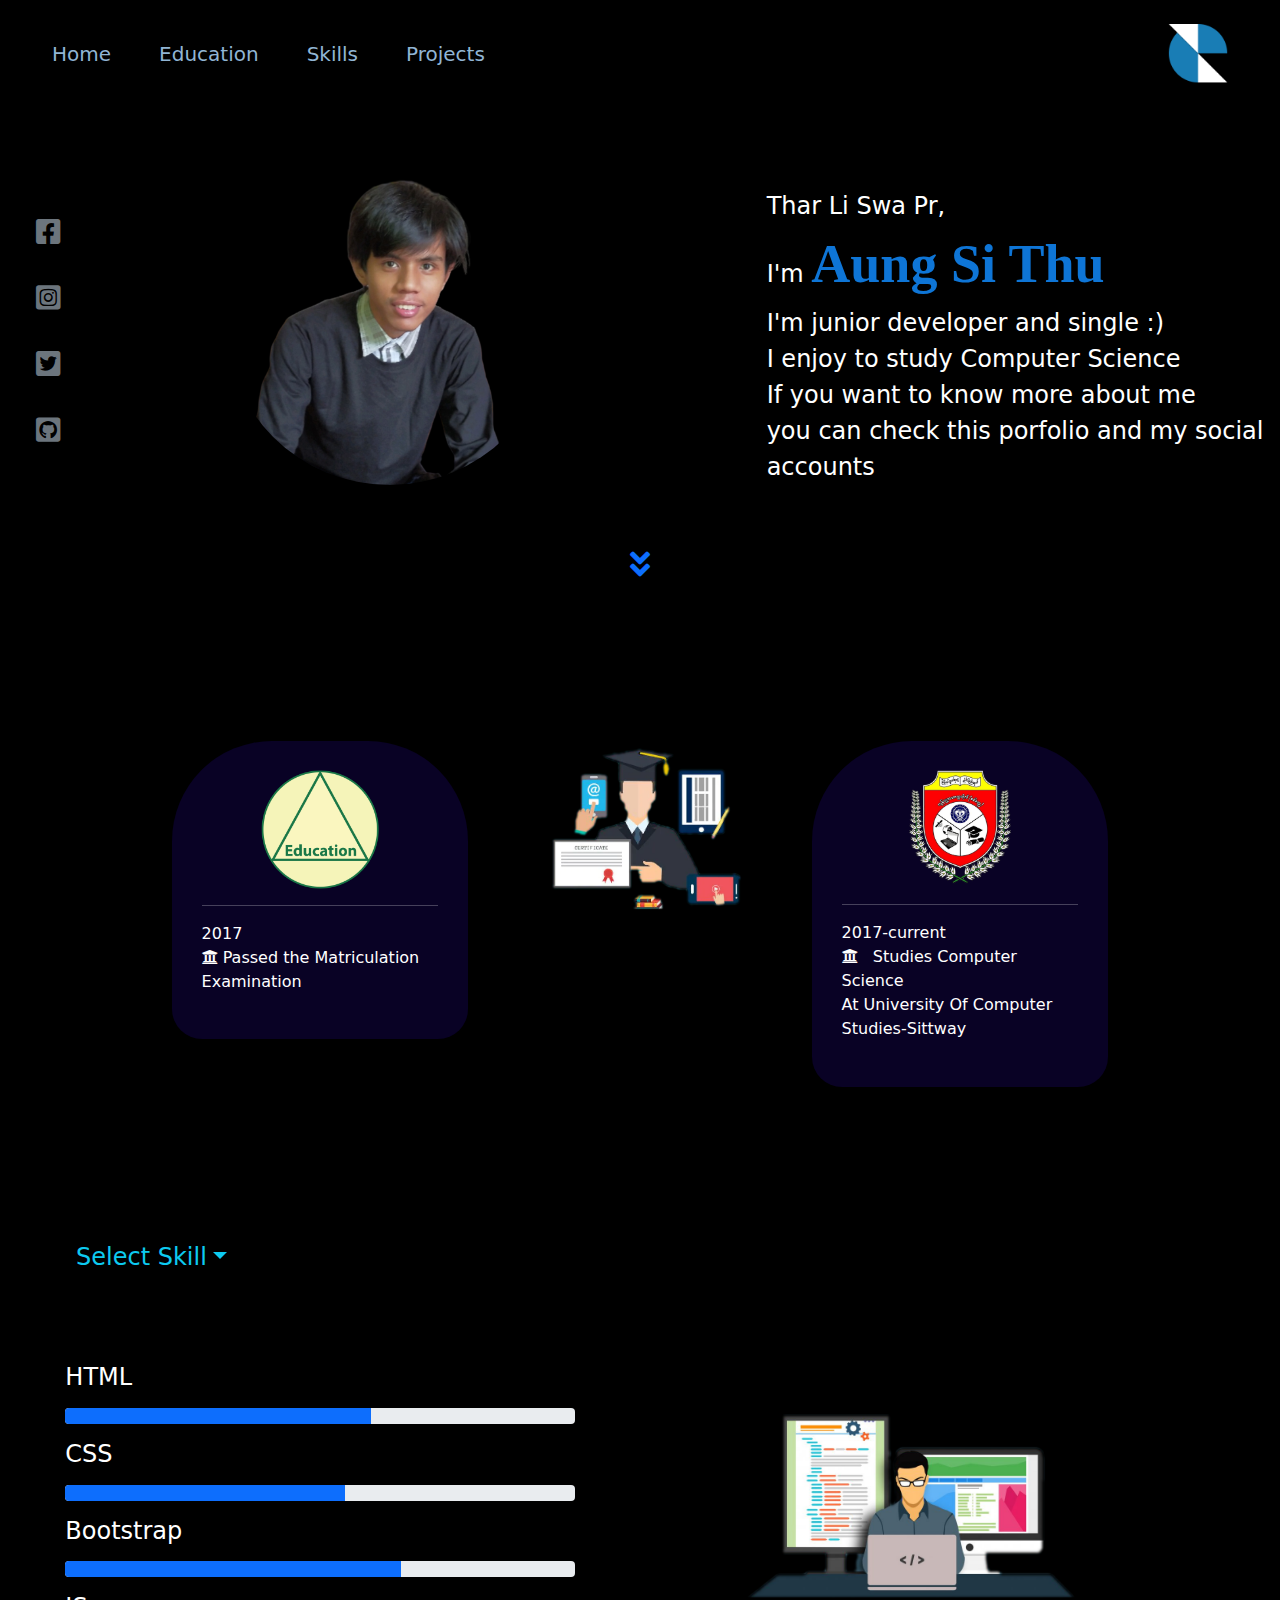
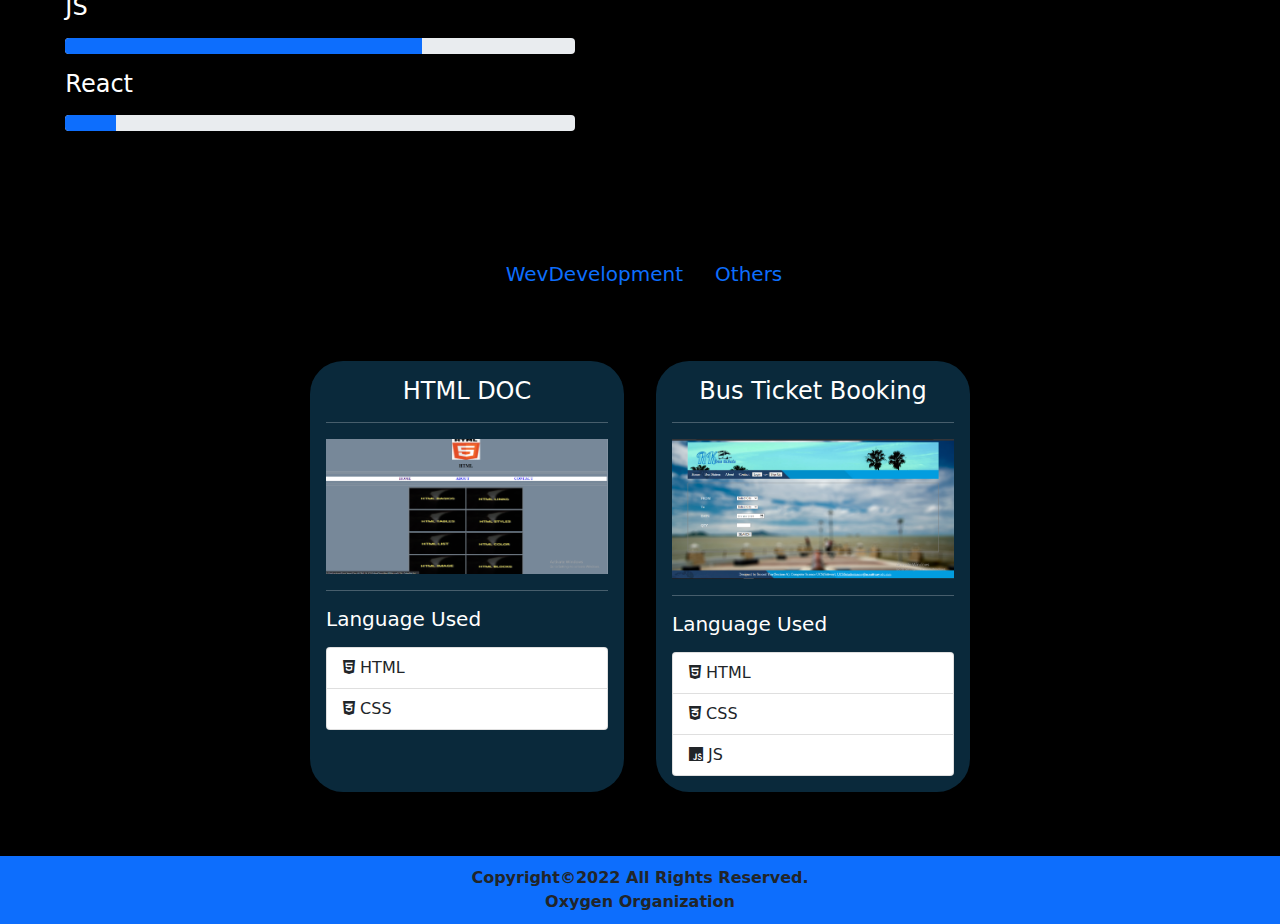
==== index.html @ e4c90b1e "some commit" ====
<!DOCTYPE html>
<html lang="en">
<head>
    <meta charset="UTF-8">
    <meta http-equiv="X-UA-Compatible" content="IE=edge">
    <meta name="viewport" content="width=device-width, initial-scale=1.0">
    <link rel = "icon" href ="assets/images/profile.png" type = "image/x-icon">
    <title>Oxy Thu</title>
    <link rel="stylesheet" href="assets/css/styles.css">
    <link rel="stylesheet" href="assets/css/bootstrap.min.css">
    <link rel="stylesheet" href="assets/fontawesome/css/all.min.css">
    <style>
        body{
            background-color: black;
            color: white;
        }
    </style>
</head>
<body>
    <div id="mySidenav" class="sidenav gy-4">
        <a href="#" class="closebtn fs-3" onclick="closeNav()"><i class="fas fa-window-close "></i></a>
        <a href="#home" onclick="closeNav()" class="" >Home</a>
        <a href="#education" onclick="closeNav()" class="" >Education</a>
        <a href="#skill" onclick="closeNav()" class="">Skills</a>
        <a href="#project" onclick="closeNav()">Projects</a>
        ‌<a href="https://oxythu.github.io/OxyThu" onclick="closeNav()" class="">Old Porfolio</a>
    </div>
 <!-- ၉.၁၁.၂၀၂၁ 
    project section mobile view အတွက် overflow x ထည့်ရန် => https://developer.mozilla.org/en-US/docs/Web/CSS/-webkit-overflow-scrolling
    nav bar ထည့်ရန် -->
    <header class="container-fluid header  ">
        <nav class="navbar navbar-expand nav ">
            <div class="collapse navbar-collapse " id="navbarNav">
              <ul class="navbar-nav ms-3 fs-5 d-none d-md-flex">
                <li class="nav-item mx-3">
                  <a class="nav-link navLink" href="#home">Home </a>
                </li>
                <li class="nav-item mx-3">
                  <a class="nav-link navLink" href="#education">Education</a>
                </li>
                <li class="nav-item mx-3">
                  <a class="nav-link navLink" href="#skill">Skills</a>
                </li>
                <li class="nav-item mx-3">
                  <a class="nav-link navLink " href="#project">Projects</a>
                </li>
              </ul>
              <div class="navMenu d-block d-md-none ms-3">
                  <a href="#" class="navLink fs-2" onclick="openNav()"> <i class="fas fa-bars"></i></a>
              </div>
            </div>
            <div class="oxygenLogo justify-content-end px-2 px-md-4 py-1 me-md-3 me-1 py-md-3" href="#">
                <img src="assets/images/oxygen.png" alt="Oxygen logo" height="60px" width="auto">
              </div>
          </nav>
    </header>
    
        <!-- landing section -->
        <section id="home" class="homeSection container-fluid ">
            
                <div class="row landingPage">
                  <div class="col-1 mt-md-3 ms-md-3">
                    <div class="socialLink d-flex flex-column ms-2 mt-5 py-3 justify-content-center align-item-center">
                      <div class="col-2 col-md-1 mt-4">
                          <a href="https://www.facebook.com/oxy.thu" class="text-secondary fs-3"><i class="fab fa-facebook-square"></i></a>
                      </div>
                      <div class="col-2 col-md-1  mt-4">
                          <a href="https://www.instagram.com/oxy_thu/" class="text-secondary fs-3"><i class="fab fa-instagram-square"></i></a>
                      </div>
                      <div class="col-2 col-md-1  mt-4">
                          <a href="https://twitter.com/aungsi49983579"  class="text-secondary fs-3"><i class="fab fa-twitter-square"></i></a>
                      </div>
                      <div class="col-2 col-md-1  mt-4  ">
                          <a href="https://github.com/OxyThu" class="text-secondary fs-3"><i class="fab fa-github-square"></i></a> 
                      </div> 
                      </div>
                   </div>
                    <div class="col-11 col-md-4 my-5 mx-auto ps-md-1 ps-5 ">
                            <img src="assets/images/my_profile.png" class="rounded-circle mx-auto" alt="Profile Photo" width="80%" height="auto">
                    </div>
                    <div class="col-12 col-md-5 mt-3">
                        <p class="fs-4 ms-2 mt-5  introPara py-3">
                                Thar Li Swa Pr, <br> I'm <b class="big-word">Aung Si Thu</b> <br> I'm junior developer and single :) <br>
                                I enjoy to study Computer Science <br>
                                If you want to know more about me <br>
                                you can check this porfolio and my social accounts
                        </p>
                     
                       </div>
                  
                   </div>
                </div>
                <div class="downArrow py-2 text-center d-md-block d-none">
                    <a href="#education" class="text-primary fs-2"><i class="fas fa-angle-double-down"></i></a>
                </div>
        </section>

        <!-- education section -->
        <section id="education" class="eduSection container-fluid ">
            <div class="row py-5 justify-content-center">
                <div class="col-11 col-md-3 py-md-5">
                    <div class="eduContainer my-2 my-md-5">
                        <div class="text-center">
                            <img src="assets/images/stateEdu.png" alt="State Logo" width="50%" height="auto">
                        </div>
                        <hr>
                       
                        <p>
                          2017 <br>
                          <i class="fas fa-university"></i>&nbsp;Passed the Matriculation Examination
                        </p>
                    </div>
                </div>
                <div class="col-3 d-none d-md-block py-2 py-md-5">
                    <div class="eduPhoto mx-auto  my-5">
                        <img src="/assets/images/edu.png" alt="education Photo" width="100%" height="auto">
                    </div>
                </div>
                <div class="col-11 col-md-3 py-5">
                    <div class="eduContainer my-2 my-md-5">
                        <div class="text-center">
                            <img src="/assets/images/uniLogo.png" alt="University Logo" width="50%" height="auto">
                        </div>
                        <hr>
                        <p>
                            2017-current <br>
                            <i class="fas fa-university"></i> &nbsp; Studies Computer Science <br>
                            At University Of Computer Studies-Sittway
                        </p>
                    </div>
                </div>
            </div>
        </section>
        <!-- skill section  -->
        <section id="skill" class="skillSection container-fluid pb-3">
            <ul class="nav mb-3 ms-0 ms-md-5 ">
                <li class="nav-item dropdown">
                    <a class="nav-link dropdown-toggle fs-4 text-info" data-bs-toggle="dropdown" href="#" role="button" aria-haspopup="true" aria-expanded="false">Select Skill</a>
                    <div class="dropdown-menu">
                      <a class="dropdown-item" href="#skill" onclick="changeSkill('fe')">Front End</a>
                      <a class="dropdown-item" href="#skill" onclick="changeSkill('be')">Back End</a>
                      <a class="dropdown-item" href="#skill" onclick="changeSkill('db')">Database</a>
                      <a class="dropdown-item" href="#skill" onclick="changeSkill('tls')">Tools</a>
                    </div>
                  </li>
              </ul>

              <div class="row justify-content-center pb-4">
                <div class="col-11 col-md-5 py-3 mx-auto my-5" id="fe">
                    <h4>HTML</h4>
                    <div class="progress my-3">
                        <div class="progress-bar" role="progressbar" style="width: 60%" aria-valuenow="25" aria-valuemin="0" aria-valuemax="100"></div>
                      </div>
                      <h4>CSS</h4>
                      <div class="progress my-3 ">
                        <div class="progress-bar" role="progressbar" style="width: 55%" aria-valuenow="25" aria-valuemin="0" aria-valuemax="100"></div>
                      </div>
                      <h4>Bootstrap</h4>
                      <div class="progress my-3 ">
                        <div class="progress-bar" role="progressbar" style="width: 66%" aria-valuenow="25" aria-valuemin="0" aria-valuemax="100"></div>
                      </div>
                      <h4>JS</h4>
                      <div class="progress my-3  ">
                        <div class="progress-bar" role="progressbar" style="width: 70%" aria-valuenow="15" aria-valuemin="0" aria-valuemax="100"></div>
                      </div> 
                      <h4>React</h4>
                      <div class="progress my-3  ">
                        <div class="progress-bar" role="progressbar" style="width: 10%" aria-valuenow="15" aria-valuemin="0" aria-valuemax="100"></div>
                      </div>
                </div>
                <div class="col-11 col-md-5 py-3 mx-auto my-5" id="be">
                    <h4>Node JS</h4>
                    <div class="progress my-3">
                        <div class="progress-bar" role="progressbar" style="width: 50%" aria-valuenow="25" aria-valuemin="0" aria-valuemax="100"></div>
                      </div>
                      <h4>ASP.Net</h4>
                      <div class="progress my-3 ">
                        <div class="progress-bar" role="progressbar" style="width: 40%" aria-valuenow="25" aria-valuemin="0" aria-valuemax="100"></div>
                      </div>
                      <h4>Java</h4>
                      <div class="progress my-3 ">
                        <div class="progress-bar" role="progressbar" style="width: 10%" aria-valuenow="25" aria-valuemin="0" aria-valuemax="100"></div>
                      </div>
                </div>
                <div class="col-11 col-md-5 py-3 mx-auto my-5" id="db">
                    <h4>Mongo DB</h4>
                    <div class="progress my-3">
                        <div class="progress-bar" role="progressbar" style="width: 44%" aria-valuenow="25" aria-valuemin="0" aria-valuemax="100"></div>
                      </div>
                    <h4>MySQL</h4>
                    <div class="progress my-3 ">
                        <div class="progress-bar" role="progressbar" style="width: 75%" aria-valuenow="25" aria-valuemin="0" aria-valuemax="100"></div>
                    </div>
                </div>
                <div class="col-11 col-md-5 py-3 mx-auto my-5" id="tools">
                    <h4>Figma</h4>
                    <div class="progress my-3">
                        <div class="progress-bar" role="progressbar" style="width: 70%" aria-valuenow="25" aria-valuemin="0" aria-valuemax="100"></div>
                      </div>
                </div>
                <div class="col-md-5 d-none d-md-block py-3 my-5 mx-auto">
                    <img src="assets/images/skill.png" alt="Skill Photo" width="80%" height="auto">
                </div>
              </div>
        </section>
        <!-- project section -->
        <section id="project" class="projectSection container-fluid ">
            <ul class="nav mb-5 ms-2 justify-content-md-center justify-content-start">
                <li class="nav-item fs-5">
                  <a class="nav-link " href="#project"  onclick="changePj('webdev')">WevDevelopment</a>
                </li>
                <li class="nav-item fs-5">
                  <a class="nav-link" href="#project" onclick="changePj('others')">Others</a>
                </li>
              </ul>
              <div  id="WebDev" >
                <div class="pb-5 pt-1 pt-md-3 pjContainer justify-content-start justify-content-md-center d-flex">
                    <div class="pjCard col-11 col-md-3 px-3 py-3 mb-3 mx-3 ">
                        <h4 class="text-center">HTML DOC</h3>
                         <hr  class="text-center">
                        <div class="pjImg">
                            <img src="assets/images/learnHtml.png" alt="HTML Documentation" width="100%" height="auto">
                        </div>
                         <hr>
                        <div class="pjDetail">
                            <h5 class="mb-3">Language Used</h5>
                            <ul class="list-group">
                                <li class="list-group-item"><i class="fab fa-html5"></i> HTML</li>
                                <li class="list-group-item"><i class="fab fa-css3-alt"></i> CSS</li>
                              </ul>
                        </div>
                    </div>
                    <div class="pjCard col-11 col-md-3 px-3 py-3 mb-3 mx-3 ">
                         <h4 class="text-center">Bus Ticket Booking</h4></h3>
                         <hr>
                         <div class="pjImg">
                             <img src="/assets/images/bus-ticket.png" alt="HTML Documentation" width="100%" height="auto">
                         </div>
                         <hr class="text-center">
                         <div class="pjDetail">
                             <h5 class="mb-3">Language Used</h5>
                             <ul class="list-group bg-gradient">
                                <li class="list-group-item"><i class="fab fa-html5"></i> HTML</li>
                                <li class="list-group-item"><i class="fab fa-css3-alt"></i> CSS</li>
                                <li class="list-group-item"><i class="fab fa-js"></i> JS</li>
                              </ul>
                         </div>
                     </div>
                </div>
              </div>
              <div id="others">
                <div  id="others" class="pb-5 pt-1 pt-md-3 pjContainer justify-content-start justify-content-md-center" >
                    <div class="pjCard col-11 col-md-3 px-3 py-3 mb-3 mx-3 ">
                        <h4 class="text-center">Myanmar Roboleague 2019</h4>
                        <h6 class="text-center">Competition Robot</h6>
                         <hr  class="text-center">
                        <div class="pjImg">
                            <img src="assets/images/grab.png" alt="HTML Documentation" width="100%" height="auto">
                        </div>
                         <hr>
                        <div class="pjDetail">
                            <h5 class="mb-3"> Grab Robot</h5>
                            <ul class="list-group">
                                <li class="list-group-item"><i class="fab fa-uncharted"></i> MBlock Softwate</li>
                                <li class="list-group-item"><i class="fas fa-robot"></i> Utimate 2.0</li>
                              </ul>
                        </div>
                    </div>
                    <div class="pjCard col-11 col-md-3 px-3 py-3 mb-3 mx-3 ">
                        <h4 class="text-center">Myanmar Robotian 2019</h4>
                        <h6 class="text-center">Accessement Robot</h5>
                         <hr>
                         <div class="pjImg">
                             <img src="/assets/images/line.png" alt="HTML Documentation" width="100%" height="auto">
                         </div>
                         <hr class="text-center">
                         <div class="pjDetail">
                            <h5 class="mb-3"> Line Tracking Robot</h5>
                            <ul class="list-group">
                                <li class="list-group-item"><i class="fas fa-robot"></i> Arduino</li>
                                <li class="list-group-item"><i class="fas fa-robot"></i> Sensors</li>
                              </ul>
                        </div>
                     </div>
                     <div class="pjCard col-11 col-md-3 px-3 py-3 mb-3 mx-3 ">
                        <h4 class="text-center">Myanmar Robotian 2019</h4>
                        <h6 class="text-center">Competition Robot</h5>
                         <hr>
                         <div class="pjImg">
                             <img src="/assets/images/wall.png" alt="HTML Documentation" width="100%" height="auto">
                         </div>
                         <hr class="text-center">
                         <div class="pjDetail">
                            <h5 class="mb-3"> Wall Tracking Robot</h5>
                            <ul class="list-group">
                                <li class="list-group-item"><i class="fas fa-robot"></i> Arduino</li>
                                <li class="list-group-item"><i class="fas fa-robot"></i> Sensors</li>
                              </ul>
                        </div>
                     </div>
                </div>
              </div>
           
        </section>
        <footer class="bg-primary ">
            <address class="text-dark fw-bold">Copyright©2022 All Rights Reserved. <br> Oxygen Organization </address>
        </footer>

     
        <div class="fixed">
            <a href="#" class="text-decoration-none"><i class="fas fa-chevron-circle-up "></i></a>
        </div>
    <script src="assets/js/bootstrap.min.js"></script>
    <script src="assets/js/jquery.js"></script>
    <script src="assets/js/app.js"></script>
</body>
</html>
---- assets/css/styles.css ----
html{
    scroll-behavior: smooth;
}
header{
    background-color: black;
}
.navLink{
    color:rgb(145, 181, 212)!important;
}
.homeSection,.eduSection,.skillSection,.projectSection{
    background-color: black;
    color: white;
    /* height: 100vh;
    width: 100%; */
}
/* .navContainer,.landingPage{
    border: 1px solid red;
} */

.big-word{
    font-family: Cambria, Cochin, Georgia, Times, 'Times New Roman', serif;
    font-size: 2.25em;
    font-weight: bold;
    color: rgb(14, 117, 214);
}
.eduContainer{
    background-color: rgb(9, 2, 37);
    padding: 10%;
   border-radius: 100px 100px 30px 30px;
}

/* skill section */
#be,#db,#tools{
    display: none;
}

/* end skill section */

/* project section */
.pjContainer{
    max-height: 100vh;
    overflow-x: auto;
    display: flex!important;
}
#project #others{
  display: none;
}
.pjContainer::-webkit-scrollbar{
    width: 0;
}

.pjCard{
    border-radius: 33px;
    background-color: rgb(10, 41, 59);
}

/* end project section */

address{
    margin-bottom: 0 !important;
    color:white;
    text-align: center;
    padding: 10px;
}

/* Side nav section */

.sidenav {
    height: 100%;
    width: 0;
    position: fixed;
    z-index: 1;
    top: 0;
    left: 0;
    background-color: #111;
    overflow-x: hidden;
    transition: 0.5s;
    padding-top: 60px;
    text-align: center;
  }
  
  .sidenav a {
    padding: 15px 15px 15px 15px;
    text-decoration: none;
    font-size: 25px;
    color: #818181;
    display: block;
    transition: 0.3s;
  }
  
  .sidenav a:hover {
    color: #f1f1f1;
  }
  
  .sidenav .closebtn {
    position: absolute;
    top: 0;
    right: 25px;
    font-size: 36px;
    margin-left: 50px;
  }
  
  @media screen and (max-height: 450px) {
    .sidenav {padding-top: 15px;}
    .sidenav a {font-size: 18px;}
  }
  /*---- End Sidenav Section ----*/

  /* to top arrow */
  
  .fixed {
    position: fixed;
    bottom: 10%;
    right: 5%;
    font-size: 3em;
    display: none;
    
  }
  .fixed a{
    color: rgb(219, 216, 3);
    font-size: 1.1em;
  }

  /* end to top arrow */
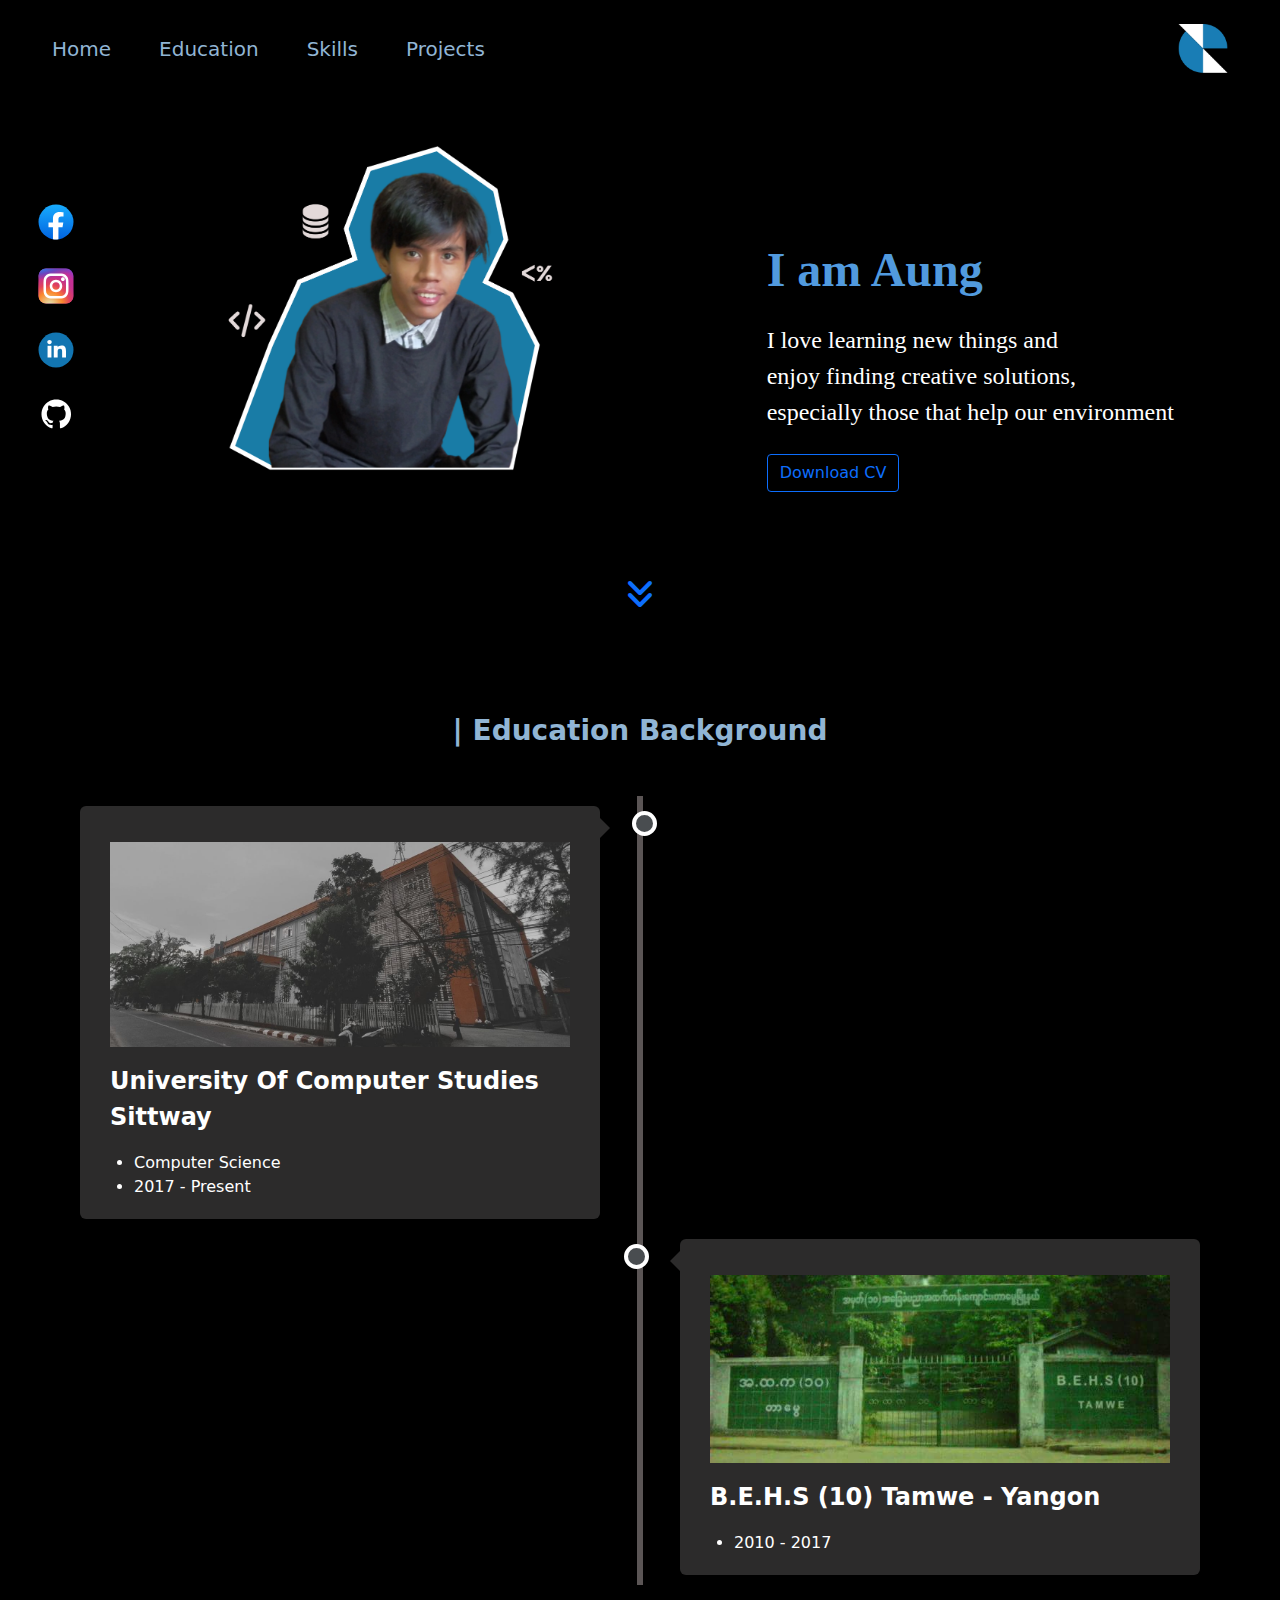
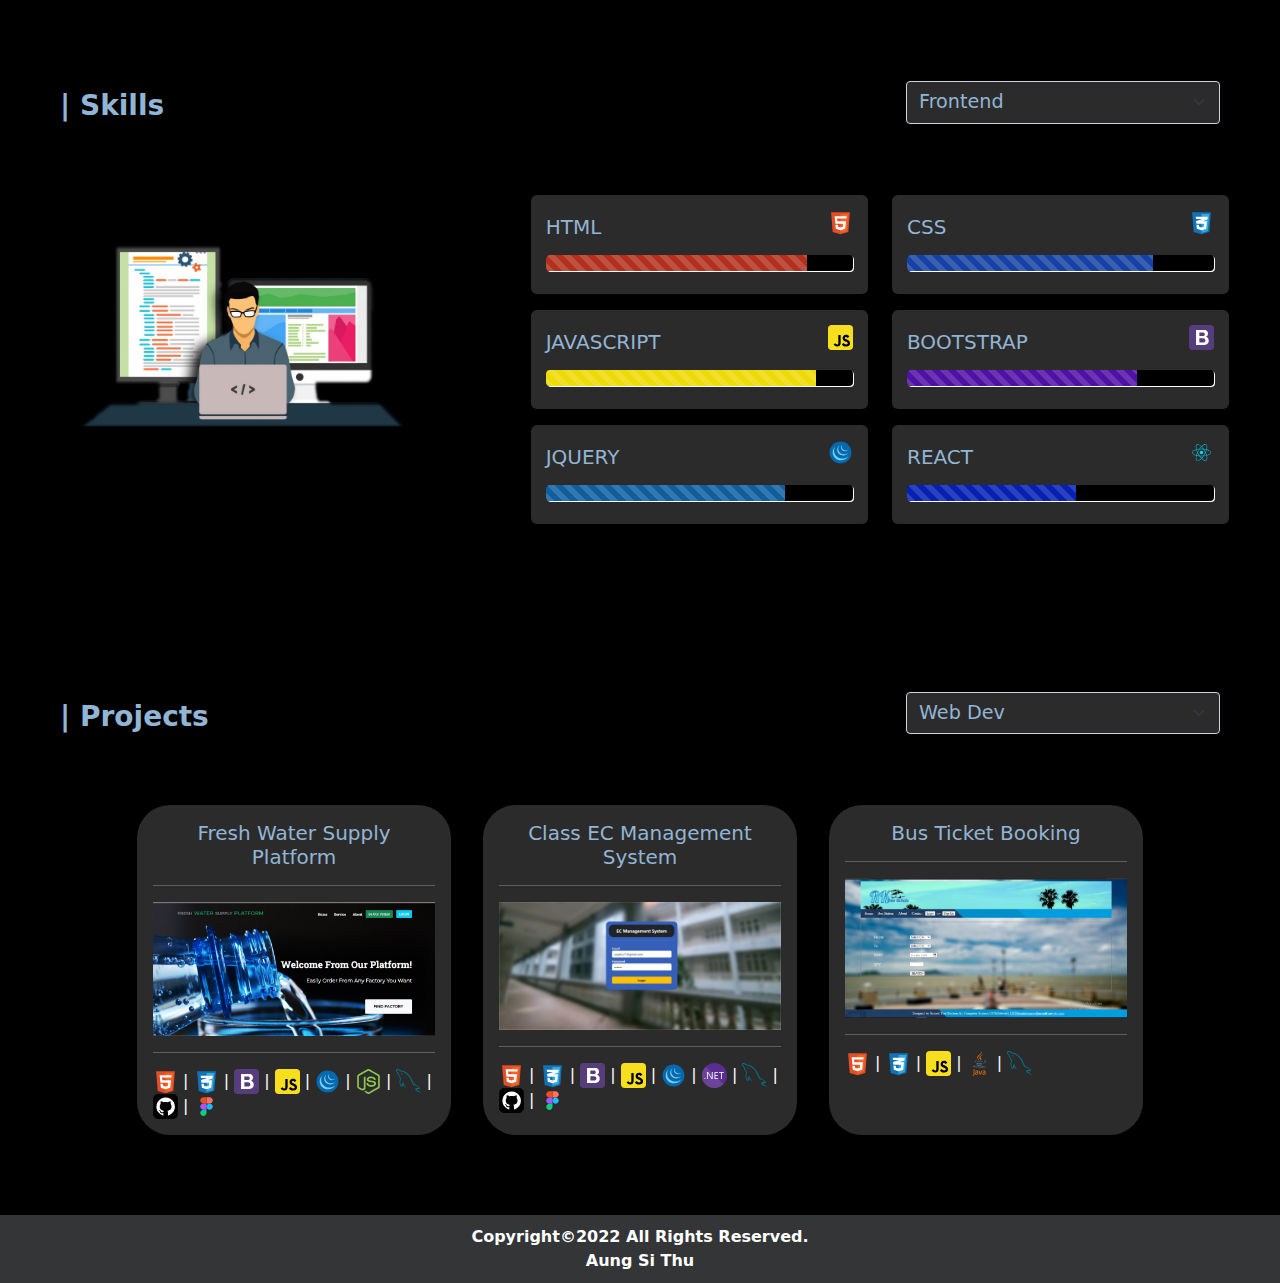
==== commit 97ab5c8a: "fix something" ====
--- a/index.html
+++ b/index.html
@@ -5,10 +5,11 @@
     <meta http-equiv="X-UA-Compatible" content="IE=edge">
     <meta name="viewport" content="width=device-width, initial-scale=1.0">
     <link rel = "icon" href ="assets/images/profile.png" type = "image/x-icon">
-    <title>Oxy Thu</title>
+    <title>Aung Si Thu</title>
     <link rel="stylesheet" href="assets/css/styles.css">
     <link rel="stylesheet" href="assets/css/bootstrap.min.css">
     <link rel="stylesheet" href="assets/fontawesome/css/all.min.css">
+    
     <style>
         body{
             background-color: black;
@@ -25,9 +26,7 @@
         <a href="#project" onclick="closeNav()">Projects</a>
         ‌<a href="https://oxythu.github.io/OxyThu" onclick="closeNav()" class="">Old Porfolio</a>
     </div>
- <!-- ၉.၁၁.၂၀၂၁ 
-    project section mobile view အတွက် overflow x ထည့်ရန် => https://developer.mozilla.org/en-US/docs/Web/CSS/-webkit-overflow-scrolling
-    nav bar ထည့်ရန် -->
+
     <header class="container-fluid header  ">
         <nav class="navbar navbar-expand nav ">
             <div class="collapse navbar-collapse " id="navbarNav">
@@ -50,7 +49,7 @@
               </div>
             </div>
             <div class="oxygenLogo justify-content-end px-2 px-md-4 py-1 me-md-3 me-1 py-md-3" href="#">
-                <img src="assets/images/oxygen.png" alt="Oxygen logo" height="60px" width="auto">
+                <img src="assets/images/oxygen.png" alt="Oxygen logo" height="50px" width="auto">
               </div>
           </nav>
     </header>
@@ -62,204 +61,378 @@
                   <div class="col-1 mt-md-3 ms-md-3">
                     <div class="socialLink d-flex flex-column ms-2 mt-5 py-3 justify-content-center align-item-center">
                       <div class="col-2 col-md-1 mt-4">
-                          <a href="https://www.facebook.com/oxy.thu" class="text-secondary fs-3"><i class="fab fa-facebook-square"></i></a>
+                          <a href="https://www.facebook.com/oxy.thu"><img src="./assets/images/facebook.svg" alt="facebook icon" class="social_icon"></a>
                       </div>
                       <div class="col-2 col-md-1  mt-4">
-                          <a href="https://www.instagram.com/oxy_thu/" class="text-secondary fs-3"><i class="fab fa-instagram-square"></i></a>
+                          <a href="https://www.instagram.com/oxy_thu/" ><img src="./assets/images/instagram.svg" alt="instagram icon" class="social_icon"></a>
                       </div>
                       <div class="col-2 col-md-1  mt-4">
-                          <a href="https://twitter.com/aungsi49983579"  class="text-secondary fs-3"><i class="fab fa-twitter-square"></i></a>
+                          <a href="https://www.linkedin.com/in/aung-si-thu-ba4946210/" ><img src="./assets/images/linkedin.svg" alt="twitter icon" class="social_icon"></a>
                       </div>
                       <div class="col-2 col-md-1  mt-4  ">
-                          <a href="https://github.com/OxyThu" class="text-secondary fs-3"><i class="fab fa-github-square"></i></a> 
+                          <a href="https://github.com/OxyThu" ><img src="./assets/images/github.svg" alt="github icon" class="social_icon"></a>
                       </div> 
                       </div>
                    </div>
-                    <div class="col-11 col-md-4 my-5 mx-auto ps-md-1 ps-5 ">
-                            <img src="assets/images/my_profile.png" class="rounded-circle mx-auto" alt="Profile Photo" width="80%" height="auto">
-                    </div>
-                    <div class="col-12 col-md-5 mt-3">
-                        <p class="fs-4 ms-2 mt-5  introPara py-3">
-                                Thar Li Swa Pr, <br> I'm <b class="big-word">Aung Si Thu</b> <br> I'm junior developer and single :) <br>
-                                I enjoy to study Computer Science <br>
-                                If you want to know more about me <br>
-                                you can check this porfolio and my social accounts
+                    <div class="col-11 col-md-4 my-5 mx-auto ps-md-1 ps-5  ">
+                            <img src="assets/images/my_profile.png" class= "mx-auto profile_photo" alt="Profile Photo" >
+                    </div>
+                    <div class="col-12 col-md-5 mt-md-5 mt-1 ">
+                        <p class="ms-2 mt-md-5  introPara py-1 py-md-3">
+                          <div class="ms-2 word"></div>
+                          <div class="sub_word ms-2 py-2">
+                          I love learning new things and<br>
+                           enjoy finding creative solutions, <br>
+                            especially those that help our environment <br> 
+                          </div>
+                          <div class="mt-3 ms-2">
+                            <a class="btn btn-outline-primary" href="assets/ast_cv.pdf">Download CV</a>
+                          </div>
+                          
                         </p>
                      
                        </div>
                   
                    </div>
                 </div>
-                <div class="downArrow py-2 text-center d-md-block d-none">
+                <div class="downArrow mt-5 text-center d-md-block d-none">
                     <a href="#education" class="text-primary fs-2"><i class="fas fa-angle-double-down"></i></a>
                 </div>
         </section>
 
         <!-- education section -->
-        <section id="education" class="eduSection container-fluid ">
-            <div class="row py-5 justify-content-center">
-                <div class="col-11 col-md-3 py-md-5">
-                    <div class="eduContainer my-2 my-md-5">
-                        <div class="text-center">
-                            <img src="assets/images/stateEdu.png" alt="State Logo" width="50%" height="auto">
-                        </div>
-                        <hr>
-                       
-                        <p>
-                          2017 <br>
-                          <i class="fas fa-university"></i>&nbsp;Passed the Matriculation Examination
-                        </p>
-                    </div>
-                </div>
-                <div class="col-3 d-none d-md-block py-2 py-md-5">
-                    <div class="eduPhoto mx-auto  my-5">
-                        <img src="/assets/images/edu.png" alt="education Photo" width="100%" height="auto">
-                    </div>
-                </div>
-                <div class="col-11 col-md-3 py-5">
-                    <div class="eduContainer my-2 my-md-5">
-                        <div class="text-center">
-                            <img src="/assets/images/uniLogo.png" alt="University Logo" width="50%" height="auto">
-                        </div>
-                        <hr>
-                        <p>
-                            2017-current <br>
-                            <i class="fas fa-university"></i> &nbsp; Studies Computer Science <br>
-                            At University Of Computer Studies-Sittway
-                        </p>
-                    </div>
-                </div>
+        <section id="education" class="eduSection container-fluid py-5">
+          <h3 class="edu_title ms-4 ms-md-0 my-3 my-md-5">
+            | Education Background
+          </h3>
+          <div class="timeline">
+            <div class="edu_container edu_left">
+              <div class="edu_content">
+                <div class="eduPhotoContainer mx-auto  my-3">
+                  <img src="/assets/images/uni_photo.jpg" alt="education Photo" class="eduPhoto" >
+              </div>
+                <p class="school_name">University Of Computer Studies Sittway</p>
+              <ul class="list-group ms-md-4 ms-2">
+                <li>Computer Science</li>
+                <li>2017 - Present</li>
+              </ul>
+              </div>
             </div>
+            <div class="edu_container edu_right">
+              <div class="edu_content">
+                <div class="eduPhotoContainer mx-auto  my-3">
+                  <img src="/assets/images/state_logo.jpg" alt="education Photo" class="eduPhoto" >
+              </div>
+                <p class="school_name">B.E.H.S (10) Tamwe - Yangon</p>
+              <ul class="list-group ms-md-4 ms-2">
+                <li>2010 - 2017</li>
+              </ul>
+              </div>
+            </div>
+          </div>
+      </section>
+        <!-- skill section  -->
+        <section id="skill" class="skillSection container-fluid pb-3 pt-5">
+          
+              <div class="d-flex justify-content-between">
+                <div class="col-4">
+                  <h3 class="skill_title ms-2 ms-md-5 ">
+                    | Skills
+                 </h3>
+                </div>
+                <div class="col-7 col-md-3 me-md-5 me-3">
+                  <select class="form-select selectSkillBtn" aria-label="Default select example" id="skillChange">
+                    <option value="fe" selected>Frontend</option>
+                    <option value="be">Backend</option>
+                    <option value="db">Database</option>
+                    <option value="ots">Others</option>
+                  </select>
+                </div>
+              </div>
+            
+
+              <div class="row justify-content-center pb-4">
+                <div class="col-md-4 d-none d-md-block py-3 my-5 mx-auto">
+                  <img src="assets/images/skill.png" alt="Skill Photo" width="100%" height="auto">
+              </div>
+                <div class="col-12 col-md-7 py-3 mx-auto my-5 row justify-content-center" id="fe">
+                  <div class="col-lg-6">
+                    <div class=" skill_container   mb-3">
+                      <div class="d-flex justify-content-between">
+                        <h5 class="skill_text">HTML</h5>
+                        <div>
+                          <img src="./assets/icons/html.svg" alt="" class="skill_icon">
+                        </div>
+                      </div>
+                      <div class="progress skill_progress_container my-2">
+                          <div class="progress-bar progress-bar-striped active skill_progress html" role="progressbar" style="width: 85%" aria-valuenow="25" aria-valuemin="0" aria-valuemax="100"></div>
+                        </div>
+                    </div>
+                  </div>
+                   <div class="col-lg-6">
+                    <div class="skill_container   mb-3">
+                      <div class="d-flex justify-content-between">
+                        <h5 class="skill_text">CSS</h5>
+                        <div>
+                          <img src="./assets/icons/css.svg" alt="" class="skill_icon">
+                        </div>
+                      </div>
+                      <div class="progress skill_progress_container my-2">
+                          <div class="progress-bar progress-bar-striped active skill_progress css" role="progressbar" style="width: 80%" aria-valuenow="25" aria-valuemin="0" aria-valuemax="100"></div>
+                        </div>
+                    </div>
+                   </div>
+                   <div class="col-lg-6">
+                    <div class=" skill_container  mb-3">
+                      <div class="d-flex justify-content-between">
+                        <h5 class="skill_text">JAVASCRIPT</h5>
+                        <div>
+                          <img src="./assets/icons/javascript.svg" alt="" class="skill_icon">
+                        </div>
+                      </div>
+                      <div class="progress skill_progress_container my-2">
+                          <div class="progress-bar progress-bar-striped active  skill_progress js" role="progressbar" style="width: 88%" aria-valuenow="25" aria-valuemin="0" aria-valuemax="100"></div>
+                        </div>
+                    </div>
+                   </div>
+                   <div class="col-lg-6">
+                    <div class=" skill_container  mb-3">
+                      <div class="d-flex justify-content-between">
+                        <h5 class="skill_text">BOOTSTRAP</h5>
+                        <div>
+                          <img src="./assets/icons/bootstrap.svg" alt="" class="skill_icon">
+                        </div>
+                      </div>
+                      <div class="progress skill_progress_container my-2">
+                          <div class="progress-bar progress-bar-striped active skill_progress bootstrap" role="progressbar" style="width: 75%" aria-valuenow="25" aria-valuemin="0" aria-valuemax="100"></div>
+                        </div>
+                    </div>
+                   </div>
+                   <div class="col-lg-6">
+                    <div class=" skill_container  mb-3">
+                      <div class="d-flex justify-content-between">
+                        <h5 class="skill_text">JQUERY</h5>
+                        <div>
+                          <img src="./assets/icons/jquery.svg" alt="" class="skill_icon">
+                        </div>
+                      </div>
+                      <div class="progress skill_progress_container my-2">
+                          <div class="progress-bar progress-bar-striped active skill_progress jquery" role="progressbar" style="width: 78%" aria-valuenow="25" aria-valuemin="0" aria-valuemax="100"></div>
+                        </div>
+                    </div>
+                   </div>
+                   <div class="col-lg-6">
+                    <div class=" skill_container   mb-3">
+                      <div class="d-flex justify-content-between">
+                        <h5 class="skill_text">REACT</h5>
+                        <div>
+                          <img src="./assets/icons/react.svg" alt="" class="skill_icon">
+                        </div>
+                      </div>
+                      <div class="progress skill_progress_container my-2">
+                          <div class="progress-bar progress-bar-striped active skill_progress react " role="progressbar" style="width: 55%" aria-valuenow="25" aria-valuemin="0" aria-valuemax="100"></div>
+                        </div>
+                    </div>
+                   </div>
+                </div>
+            
+                <div class="col-12 col-md-7 py-3 mx-auto my-5 row justify-content-center d-none" id="be">
+                  <div class="col-lg-6">
+                    <div class="skill_container  mb-3">
+                      <div class="d-flex justify-content-between">
+                        <h5 class="skill_text">NodeJS</h5>
+                        <div>
+                          <img src="./assets/icons/nodejs.svg" alt="" class="skill_icon">
+                        </div>
+                      </div>
+                      <div class="progress skill_progress_container my-2">
+                          <div class="progress-bar progress-bar-striped active skill_progress nodejs" role="progressbar" style="width: 80%" aria-valuenow="25" aria-valuemin="0" aria-valuemax="100"></div>
+                        </div>
+                    </div>
+                  </div>
+                   <div class="col-lg-6">
+                    <div class="skill_container  mb-3">
+                      <div class="d-flex justify-content-between">
+                        <h5 class="skill_text">ASP.NET</h5>
+                        <div>
+                          <img src="./assets/icons/dotnet.svg" alt="" class="skill_icon">
+                        </div>
+                      </div>
+                      <div class="progress skill_progress_container my-2">
+                          <div class="progress-bar progress-bar-striped active skill_progress dotnet" role="progressbar" style="width: 50%" aria-valuenow="25" aria-valuemin="0" aria-valuemax="100"></div>
+                        </div>
+                    </div>
+                  </div>
+              </div>
+
+              <div class="col-12 col-md-7 py-3 mx-auto my-5 row justify-content-center d-none" id="db">
+                <div class="col-lg-6">
+                  <div class="skill_container  mb-3">
+                    <div class="d-flex justify-content-between">
+                      <h5 class="skill_text">MySQL</h5>
+                      <div>
+                        <img src="./assets/icons/mysql.svg" alt="" class="skill_icon">
+                      </div>
+                    </div>
+                    <div class="progress skill_progress_container my-2">
+                        <div class="progress-bar progress-bar-striped active skill_progress mysql" role="progressbar" style="width: 90%" aria-valuenow="25" aria-valuemin="0" aria-valuemax="100"></div>
+                      </div>
+                  </div>
+                </div>
+                 <div class="col-lg-6">
+                  <div class="skill_container mb-3">
+                    <div class="d-flex justify-content-between">
+                      <h5 class="skill_text">Mongo</h5>
+                      <div>
+                        <img src="./assets/icons/mongo.svg" alt="" class="skill_icon">
+                      </div>
+                    </div>
+                    <div class="progress skill_progress_container my-2">
+                        <div class="progress-bar progress-bar-striped active skill_progress mongo" role="progressbar" style="width: 45%" aria-valuenow="25" aria-valuemin="0" aria-valuemax="100"></div>
+                      </div>
+                  </div>
+                </div>
+               
+           
+               
+                
+            </div>
+
+            <div class="col-12 col-md-7 py-3 mx-auto my-5 row justify-content-center d-none" id="others">
+              <div class="col-lg-6">
+                <div class="skill_container mb-3">
+                  <div class="d-flex justify-content-between">
+                    <h5 class="skill_text">Github</h5>
+                    <div>
+                      <img src="./assets/icons/github.svg" alt="" class="skill_icon">
+                    </div>
+                  </div>
+                  <div class="progress skill_progress_container my-2">
+                      <div class="progress-bar progress-bar-striped active skill_progress github" role="progressbar" style="width: 88%" aria-valuenow="25" aria-valuemin="0" aria-valuemax="100"></div>
+                    </div>
+                </div>
+              </div>
+               <div class="col-lg-6">
+                <div class="skill_container  mb-3">
+                  <div class="d-flex justify-content-between">
+                    <h5 class="skill_text">Figma</h5>
+                    <div>
+                      <img src="./assets/icons/figma.svg" alt="" class="skill_icon">
+                    </div>
+                  </div>
+                  <div class="progress skill_progress_container my-2">
+                      <div class="progress-bar progress-bar-striped active skill_progress figma" role="progressbar" style="width: 90%" aria-valuenow="25" aria-valuemin="0" aria-valuemax="100"></div>
+                    </div>
+                </div>
+              </div>
+             
+         
+             
+              
+          </div>
+               
+               
+              </div>
         </section>
-        <!-- skill section  -->
-        <section id="skill" class="skillSection container-fluid pb-3">
-            <ul class="nav mb-3 ms-0 ms-md-5 ">
-                <li class="nav-item dropdown">
-                    <a class="nav-link dropdown-toggle fs-4 text-info" data-bs-toggle="dropdown" href="#" role="button" aria-haspopup="true" aria-expanded="false">Select Skill</a>
-                    <div class="dropdown-menu">
-                      <a class="dropdown-item" href="#skill" onclick="changeSkill('fe')">Front End</a>
-                      <a class="dropdown-item" href="#skill" onclick="changeSkill('be')">Back End</a>
-                      <a class="dropdown-item" href="#skill" onclick="changeSkill('db')">Database</a>
-                      <a class="dropdown-item" href="#skill" onclick="changeSkill('tls')">Tools</a>
-                    </div>
-                  </li>
-              </ul>
-
-              <div class="row justify-content-center pb-4">
-                <div class="col-11 col-md-5 py-3 mx-auto my-5" id="fe">
-                    <h4>HTML</h4>
-                    <div class="progress my-3">
-                        <div class="progress-bar" role="progressbar" style="width: 60%" aria-valuenow="25" aria-valuemin="0" aria-valuemax="100"></div>
-                      </div>
-                      <h4>CSS</h4>
-                      <div class="progress my-3 ">
-                        <div class="progress-bar" role="progressbar" style="width: 55%" aria-valuenow="25" aria-valuemin="0" aria-valuemax="100"></div>
-                      </div>
-                      <h4>Bootstrap</h4>
-                      <div class="progress my-3 ">
-                        <div class="progress-bar" role="progressbar" style="width: 66%" aria-valuenow="25" aria-valuemin="0" aria-valuemax="100"></div>
-                      </div>
-                      <h4>JS</h4>
-                      <div class="progress my-3  ">
-                        <div class="progress-bar" role="progressbar" style="width: 70%" aria-valuenow="15" aria-valuemin="0" aria-valuemax="100"></div>
-                      </div> 
-                      <h4>React</h4>
-                      <div class="progress my-3  ">
-                        <div class="progress-bar" role="progressbar" style="width: 10%" aria-valuenow="15" aria-valuemin="0" aria-valuemax="100"></div>
-                      </div>
-                </div>
-                <div class="col-11 col-md-5 py-3 mx-auto my-5" id="be">
-                    <h4>Node JS</h4>
-                    <div class="progress my-3">
-                        <div class="progress-bar" role="progressbar" style="width: 50%" aria-valuenow="25" aria-valuemin="0" aria-valuemax="100"></div>
-                      </div>
-                      <h4>ASP.Net</h4>
-                      <div class="progress my-3 ">
-                        <div class="progress-bar" role="progressbar" style="width: 40%" aria-valuenow="25" aria-valuemin="0" aria-valuemax="100"></div>
-                      </div>
-                      <h4>Java</h4>
-                      <div class="progress my-3 ">
-                        <div class="progress-bar" role="progressbar" style="width: 10%" aria-valuenow="25" aria-valuemin="0" aria-valuemax="100"></div>
-                      </div>
-                </div>
-                <div class="col-11 col-md-5 py-3 mx-auto my-5" id="db">
-                    <h4>Mongo DB</h4>
-                    <div class="progress my-3">
-                        <div class="progress-bar" role="progressbar" style="width: 44%" aria-valuenow="25" aria-valuemin="0" aria-valuemax="100"></div>
-                      </div>
-                    <h4>MySQL</h4>
-                    <div class="progress my-3 ">
-                        <div class="progress-bar" role="progressbar" style="width: 75%" aria-valuenow="25" aria-valuemin="0" aria-valuemax="100"></div>
-                    </div>
-                </div>
-                <div class="col-11 col-md-5 py-3 mx-auto my-5" id="tools">
-                    <h4>Figma</h4>
-                    <div class="progress my-3">
-                        <div class="progress-bar" role="progressbar" style="width: 70%" aria-valuenow="25" aria-valuemin="0" aria-valuemax="100"></div>
-                      </div>
-                </div>
-                <div class="col-md-5 d-none d-md-block py-3 my-5 mx-auto">
-                    <img src="assets/images/skill.png" alt="Skill Photo" width="80%" height="auto">
-                </div>
-              </div>
-        </section>
+
+        
+
         <!-- project section -->
-        <section id="project" class="projectSection container-fluid ">
-            <ul class="nav mb-5 ms-2 justify-content-md-center justify-content-start">
-                <li class="nav-item fs-5">
-                  <a class="nav-link " href="#project"  onclick="changePj('webdev')">WevDevelopment</a>
-                </li>
-                <li class="nav-item fs-5">
-                  <a class="nav-link" href="#project" onclick="changePj('others')">Others</a>
-                </li>
-              </ul>
+        <section id="project" class="projectSection container-fluid pb-3">
+         
+              <div class="d-flex justify-content-between pb-5 pt-lg-5">
+                <div class="col-4">
+                  <h3 class="skill_title ms-2 ms-md-5 ">
+                    | Projects
+                 </h3>
+                </div>
+                <div class="col-6 col-md-3 me-md-5 me-3">
+                  <select class="form-select selectSkillBtn" aria-label="Default select example" id="projectChange">
+                    <option value="webdev" selected>Web Dev</option>
+                    <option value="others_pj">Others</option>
+                
+                  </select>
+                </div>
+              </div>
               <div  id="WebDev" >
-                <div class="pb-5 pt-1 pt-md-3 pjContainer justify-content-start justify-content-md-center d-flex">
+                <div class="pb-5 pt-1 pt-md-3 pjContainer  justify-content-start justify-content-md-center d-flex ">
+                  <div class="pjCard col-11 col-md-3 px-3 py-3 mb-3 mx-3 ">
+                    <h5 class="text-center pj_title">Fresh Water Supply Platform</h5>
+                    <hr>
+                    <div class="pjImg">
+                        <img src="/assets/images/fwsp.jpg" alt="Fwsp Photo" width="100%" height="auto">
+                    </div>
+                    <hr class="text-center">
+                    <div class="pjDetail row">
+                      <div>
+                         <img src="./assets/icons/html.svg" alt="html icon" class="pj_icon"> |
+                         <img src="./assets/icons/css.svg" alt="html icon" class="pj_icon"> |
+                         <img src="./assets/icons/bootstrap.svg" alt="html icon" class="pj_icon"> |
+                         <img src="./assets/icons/javascript.svg" alt="html icon" class="pj_icon"> |
+                         <img src="./assets/icons/jquery.svg" alt="html icon" class="pj_icon"> |
+                         <img src="./assets/icons/nodejs.svg" alt="html icon" class="pj_icon"> |
+                         <img src="./assets/icons/mysql.svg" alt="html icon" class="pj_icon"> |
+                         <img src="./assets/icons/github.svg" alt="html icon" class="pj_icon"> |
+                         <img src="./assets/icons/figma.svg" alt="html icon" class="pj_icon"> 
+                      </div>
+                      
+                   </div>
+                </div>
+                <div class="pjCard col-11 col-md-3 px-3 py-3 mb-3 mx-3 ">
+                  <h5 class="text-center pj_title">Class EC Management System</h5>
+                  <hr>
+                  <div class="pjImg">
+                      <img src="/assets/images/ecms.jpg" alt="Emcs Photo" width="100%" height="auto">
+                  </div>
+                  <hr class="text-center">
+                  <div class="pjDetail row">
+                    <div>
+                       <img src="./assets/icons/html.svg" alt="html icon" class="pj_icon"> |
+                       <img src="./assets/icons/css.svg" alt="html icon" class="pj_icon"> |
+                       <img src="./assets/icons/bootstrap.svg" alt="html icon" class="pj_icon"> |
+                       <img src="./assets/icons/javascript.svg" alt="html icon" class="pj_icon"> |
+                       <img src="./assets/icons/jquery.svg" alt="html icon" class="pj_icon"> |
+                       <img src="./assets/icons/dotnet.svg" alt="html icon" class="pj_icon"> |
+                       <img src="./assets/icons/mysql.svg" alt="html icon" class="pj_icon"> |
+                       <img src="./assets/icons/github.svg" alt="html icon" class="pj_icon"> |
+                       <img src="./assets/icons/figma.svg" alt="html icon" class="pj_icon"> 
+                    </div>
+                    
+                 </div>
+              </div>
                     <div class="pjCard col-11 col-md-3 px-3 py-3 mb-3 mx-3 ">
-                        <h4 class="text-center">HTML DOC</h3>
-                         <hr  class="text-center">
-                        <div class="pjImg">
-                            <img src="assets/images/learnHtml.png" alt="HTML Documentation" width="100%" height="auto">
-                        </div>
-                         <hr>
-                        <div class="pjDetail">
-                            <h5 class="mb-3">Language Used</h5>
-                            <ul class="list-group">
-                                <li class="list-group-item"><i class="fab fa-html5"></i> HTML</li>
-                                <li class="list-group-item"><i class="fab fa-css3-alt"></i> CSS</li>
-                              </ul>
-                        </div>
-                    </div>
-                    <div class="pjCard col-11 col-md-3 px-3 py-3 mb-3 mx-3 ">
-                         <h4 class="text-center">Bus Ticket Booking</h4></h3>
+                         <h5 class="text-center pj_title">Bus Ticket Booking</h5>
                          <hr>
                          <div class="pjImg">
                              <img src="/assets/images/bus-ticket.png" alt="HTML Documentation" width="100%" height="auto">
                          </div>
                          <hr class="text-center">
-                         <div class="pjDetail">
-                             <h5 class="mb-3">Language Used</h5>
-                             <ul class="list-group bg-gradient">
-                                <li class="list-group-item"><i class="fab fa-html5"></i> HTML</li>
-                                <li class="list-group-item"><i class="fab fa-css3-alt"></i> CSS</li>
-                                <li class="list-group-item"><i class="fab fa-js"></i> JS</li>
-                              </ul>
-                         </div>
+                         <div class="pjDetail row">
+                           <div>
+                              <img src="./assets/icons/html.svg" alt="html icon" class="pj_icon"> |
+                              <img src="./assets/icons/css.svg" alt="html icon" class="pj_icon"> |
+                              <img src="./assets/icons/javascript.svg" alt="html icon" class="pj_icon"> |
+                              <img src="./assets/icons/java.svg" alt="html icon" class="pj_icon"> |
+                              <img src="./assets/icons/mysql.svg" alt="html icon" class="pj_icon"> 
+                           </div>
+                           
+                        </div>
                      </div>
-                </div>
-              </div>
-              <div id="others">
-                <div  id="others" class="pb-5 pt-1 pt-md-3 pjContainer justify-content-start justify-content-md-center" >
+                   
+                </div>
+              </div>
+              <div id="others_pj" class="d-none">
+                <div  id="others" class="pb-5 pt-1 pt-md-3 pjContainer justify-content-start justify-content-md-center d-flex" >
                     <div class="pjCard col-11 col-md-3 px-3 py-3 mb-3 mx-3 ">
-                        <h4 class="text-center">Myanmar Roboleague 2019</h4>
-                        <h6 class="text-center">Competition Robot</h6>
+                        <h4 class="text-center pj_detail">Myanmar Roboleague 2019</h4>
+                        <h6 class="text-center pj_detail">Competition Robot</h6>
                          <hr  class="text-center">
                         <div class="pjImg">
                             <img src="assets/images/grab.png" alt="HTML Documentation" width="100%" height="auto">
                         </div>
                          <hr>
                         <div class="pjDetail">
-                            <h5 class="mb-3"> Grab Robot</h5>
+                            <h5 class="mb-3 pj_title"> Grab Robot</h5>
                             <ul class="list-group">
                                 <li class="list-group-item"><i class="fab fa-uncharted"></i> MBlock Softwate</li>
                                 <li class="list-group-item"><i class="fas fa-robot"></i> Utimate 2.0</li>
@@ -267,31 +440,31 @@
                         </div>
                     </div>
                     <div class="pjCard col-11 col-md-3 px-3 py-3 mb-3 mx-3 ">
-                        <h4 class="text-center">Myanmar Robotian 2019</h4>
-                        <h6 class="text-center">Accessement Robot</h5>
+                        <h4 class="text-center pj_detail">Myanmar Robotian 2019</h4>
+                        <h6 class="text-center pj_detail">Accessement Robot</h5>
                          <hr>
                          <div class="pjImg">
                              <img src="/assets/images/line.png" alt="HTML Documentation" width="100%" height="auto">
                          </div>
                          <hr class="text-center">
                          <div class="pjDetail">
-                            <h5 class="mb-3"> Line Tracking Robot</h5>
+                            <h5 class="mb-3 pj_title"> Line Tracking Robot</h5>
                             <ul class="list-group">
-                                <li class="list-group-item"><i class="fas fa-robot"></i> Arduino</li>
+                                <li class="list-group-item "><i class="fas fa-robot"></i> Arduino</li>
                                 <li class="list-group-item"><i class="fas fa-robot"></i> Sensors</li>
                               </ul>
                         </div>
                      </div>
                      <div class="pjCard col-11 col-md-3 px-3 py-3 mb-3 mx-3 ">
-                        <h4 class="text-center">Myanmar Robotian 2019</h4>
-                        <h6 class="text-center">Competition Robot</h5>
+                        <h4 class="text-center pj_detail">Myanmar Robotian 2019</h4>
+                        <h6 class="text-center pj_detail">Competition Robot</h5>
                          <hr>
                          <div class="pjImg">
                              <img src="/assets/images/wall.png" alt="HTML Documentation" width="100%" height="auto">
                          </div>
                          <hr class="text-center">
                          <div class="pjDetail">
-                            <h5 class="mb-3"> Wall Tracking Robot</h5>
+                            <h5 class="mb-3 pj_title"> Wall Tracking Robot</h5>
                             <ul class="list-group">
                                 <li class="list-group-item"><i class="fas fa-robot"></i> Arduino</li>
                                 <li class="list-group-item"><i class="fas fa-robot"></i> Sensors</li>
@@ -301,9 +474,11 @@
                 </div>
               </div>
            
+       
+
         </section>
-        <footer class="bg-primary ">
-            <address class="text-dark fw-bold">Copyright©2022 All Rights Reserved. <br> Oxygen Organization </address>
+        <footer>
+            <address class=" fw-bold">Copyright©2022 All Rights Reserved. <br> Aung Si Thu </address>
         </footer>
 
      
--- a/assets/css/styles.css
+++ b/assets/css/styles.css
@@ -1,3 +1,6 @@
+*{
+  box-sizing: border-box;
+}
 html{
     scroll-behavior: smooth;
 }
@@ -17,41 +20,346 @@
     border: 1px solid red;
 } */
 
-.big-word{
-    font-family: Cambria, Cochin, Georgia, Times, 'Times New Roman', serif;
-    font-size: 2.25em;
-    font-weight: bold;
-    color: rgb(14, 117, 214);
-}
+.social_icon{
+  width: 40px;
+}
+
+.profile_photo{
+  width: 80%;
+  height: auto;
+}
+
+.sub_word{
+  font-family: 'tahoma', Cochin, Georgia, Times, 'Times New Roman', serif;
+  font-size: 1.5em;
+}
+.word {
+  margin: auto;
+  color: white;
+  height: 1em;
+  font: 700 normal 3em 'tahoma';
+  color: rgb(81, 154, 222);
+  margin-bottom: 0.5em;
+}
+
+
+@media screen and (max-width: 450px) {
+  .social_icon{
+    width: 27px;
+  }
+
+  .profile_photo{
+    width: 90%;
+    height: auto;
+  }
+
+  .word {
+    margin-bottom: 0;
+    font: 700 normal 2em 'tahoma';
+  }
+
+  .sub_word{
+    font-size: 1.1em;
+  }
+  
+}
+
+/* Education Section */
+
+.edu_title{
+  color: rgb(145, 181, 212);
+  font-weight: 700;
+  text-align: center;
+}
+
+.eduPhoto{
+  width: 100%;
+  height: auto;
+}
+
+.eduPhotoContainer{
+  width: 100%;
+  text-align: center;
+}
+
+.school_name{
+  font-size: 1.5em;
+  font-weight: bolder;
+}
+
+
 .eduContainer{
-    background-color: rgb(9, 2, 37);
-    padding: 10%;
-   border-radius: 100px 100px 30px 30px;
-}
+  background-color: rgb(9, 2, 37);
+  padding: 10%;
+  border-radius: 100px 100px 30px 30px;
+}
+/* The actual timeline (the vertical ruler) */
+.timeline {
+  position: relative;
+  max-width: 1200px;
+  margin: 0 auto;
+}
+
+/* The actual timeline (the vertical ruler) */
+.timeline::after {
+  content: '';
+  position: absolute;
+  width: 6px;
+  background-color: rgba(186, 173, 173, 0.492);
+  top: 0;
+  bottom: 0;
+  left: 50%;
+  margin-left: -3px;
+}
+
+/* Container around content */
+.edu_container {
+  padding: 10px 40px;
+  position: relative;
+  background-color: inherit;
+  width: 50%;
+}
+
+/* The circles on the timeline */
+.edu_container::after {
+  content: '';
+  position: absolute;
+  width: 25px;
+  height: 25px;
+  right: -17px;
+  background-color: rgb(73, 77, 80);
+  border: 4px solid #ffffff;
+  top: 15px;
+  border-radius: 50%;
+  z-index: 1;
+}
+
+/* Place the container to the left */
+.edu_left {
+  left: 0;
+}
+
+/* Place the container to the right */
+.edu_right {
+  left: 50%;
+}
+
+/* Add arrows to the left container (pointing right) */
+.edu_left::before {
+  content: " ";
+  height: 0;
+  position: absolute;
+  top: 22px;
+  width: 0;
+  z-index: 1;
+  right: 30px;
+  border: medium solid rgba(61, 60, 60, 0.722);
+  border-width: 10px 0 10px 10px;
+  border-color: transparent transparent transparent rgba(61, 60, 60, 0.722);
+}
+
+/* Add arrows to the right container (pointing left) */
+.edu_right::before {
+  content: " ";
+  height: 0;
+  position: absolute;
+  top: 22px;
+  width: 0;
+  z-index: 1;
+  left: 30px;
+  border: medium solid rgba(61, 60, 60, 0.722);
+  border-width: 10px 10px 10px 0;
+  border-color: transparent rgba(61, 60, 60, 0.722) transparent transparent;
+}
+
+/* Fix the circle for containers on the right side */
+.edu_right::after {
+  left: -16px;
+}
+
+/* The actual content */
+.edu_content {
+  padding: 20px 30px;
+  background-color: rgba(61, 60, 60, 0.722);
+  position: relative;
+  border-radius: 6px;
+}
+
+/* Media queries - Responsive timeline on screens less than 600px wide */
+@media screen and (max-width: 450px) {
+
+  .edu_title{
+    font-weight: 700;
+    text-align: left;
+  }
+
+  .school_name{
+  font-size: 1em;
+}
+
+
+/* Place the timelime to the left */
+  .timeline::after {
+    left: 28px;
+  }
+
+/* Full-width containers */
+  .edu_container {
+    width: 100%;
+    padding-left: 70px;
+    padding-right: 25px;
+  }
+
+/* Make sure that all arrows are pointing leftwards */
+  .edu_container::before {
+    left: 60px;
+    border: medium solid rgba(61, 60, 60, 0.722);
+    border-width: 10px 10px 10px 0;
+    border-color: transparent rgba(61, 60, 60, 0.722) transparent transparent;
+  }
+
+/* Make sure all circles are at the same spot */
+  .edu_left::after, .edu_right::after {
+    left: 15px;
+  }
+
+/* Make all right containers behave like the left ones */
+  .edu_right {
+    left: 0%;
+  }
+}
+
+/* end Education Section */
+
+
+
+
 
 /* skill section */
-#be,#db,#tools{
-    display: none;
-}
+
+.skill_title{
+  color: rgb(145, 181, 212);
+  font-weight: 700;
+  align-items: center;
+  margin-top: 8px;
+}
+
+.skill_container{
+  background-color: rgba(61, 60, 60, 0.722);
+  padding: 15px;
+  border-radius: 6px;
+  height: inherit!important;
+}
+
+.skill_text{
+  color: rgb(145, 181, 212);
+  align-items: center;
+  margin-top: 5px;
+}
+
+.skill_icon{
+  width: 25px;
+}
+
+.skill_progress_container{
+  background-color: black!important;
+  box-shadow: 1px 1px white;
+}
+
+.skill_progress{
+  background-color: rgb(145, 181, 212)!important;
+}
+
+.html{
+  background-color: rgb(178, 49, 29)!important;
+}
+
+.css{
+  background-color: rgb(23, 66, 165)!important;
+}
+
+.js{
+  background-color: rgb(238, 218, 6)!important;
+}
+
+.bootstrap{
+  background-color: rgb(79, 18, 164)!important;
+}
+
+.jquery{
+  background-color: rgb(15, 95, 160)!important;
+}
+
+.react{
+  background-color: rgb(6, 32, 179)!important;
+}
+
+.nodejs{
+  background-color: rgb(24, 103, 53)!important;
+}
+
+.dotnet{
+  background-color: rgb(82, 27, 150)!important;
+}
+
+.mysql{
+  background-color: rgb(19, 119, 181)!important;
+}
+
+.mongo{
+  background-color: rgb(5, 183, 73)!important;
+
+}
+
+.github{
+  background-color: rgb(207, 218, 211)!important;
+
+}
+
+.figma{
+  background-color: rgb(224, 68, 21)!important;
+
+}
+
+.selectSkillBtn {
+  font-size: 1.2em!important;
+  background-color: rgba(61, 60, 60, 0.718)!important;
+  color: rgb(145, 181, 212)!important;
+}
+
 
 /* end skill section */
 
 /* project section */
-.pjContainer{
+
+.pjContainer::-webkit-scrollbar{
+    width: 0;
+}
+
+.pj_title, .pj_detail{
+  color:rgb(145, 181, 212)!important;
+}
+
+.pj_detail{
+  font-size: 1.1rem;
+  font-weight: bold;
+}
+
+.pj_icon{
+  width: 25px ;
+}
+
+.pjCard{
+    border-radius: 33px;
+    background-color: rgba(61, 60, 60, 0.722);
+}
+
+@media screen and (max-width: 450px) {
+  .pjContainer{
     max-height: 100vh;
     overflow-x: auto;
     display: flex!important;
 }
-#project #others{
-  display: none;
-}
-.pjContainer::-webkit-scrollbar{
-    width: 0;
-}
-
-.pjCard{
-    border-radius: 33px;
-    background-color: rgb(10, 41, 59);
 }
 
 /* end project section */
@@ -103,6 +411,10 @@
   @media screen and (max-height: 450px) {
     .sidenav {padding-top: 15px;}
     .sidenav a {font-size: 18px;}
+
+    .social_icon{
+      width: 20px;
+    }
   }
   /*---- End Sidenav Section ----*/
 
@@ -121,5 +433,10 @@
     font-size: 1.1em;
   }
 
+  footer{
+    background-color: rgb(51, 53, 54);
+    color : rgb(111, 109, 109);
+  }
+
   /* end to top arrow */
 
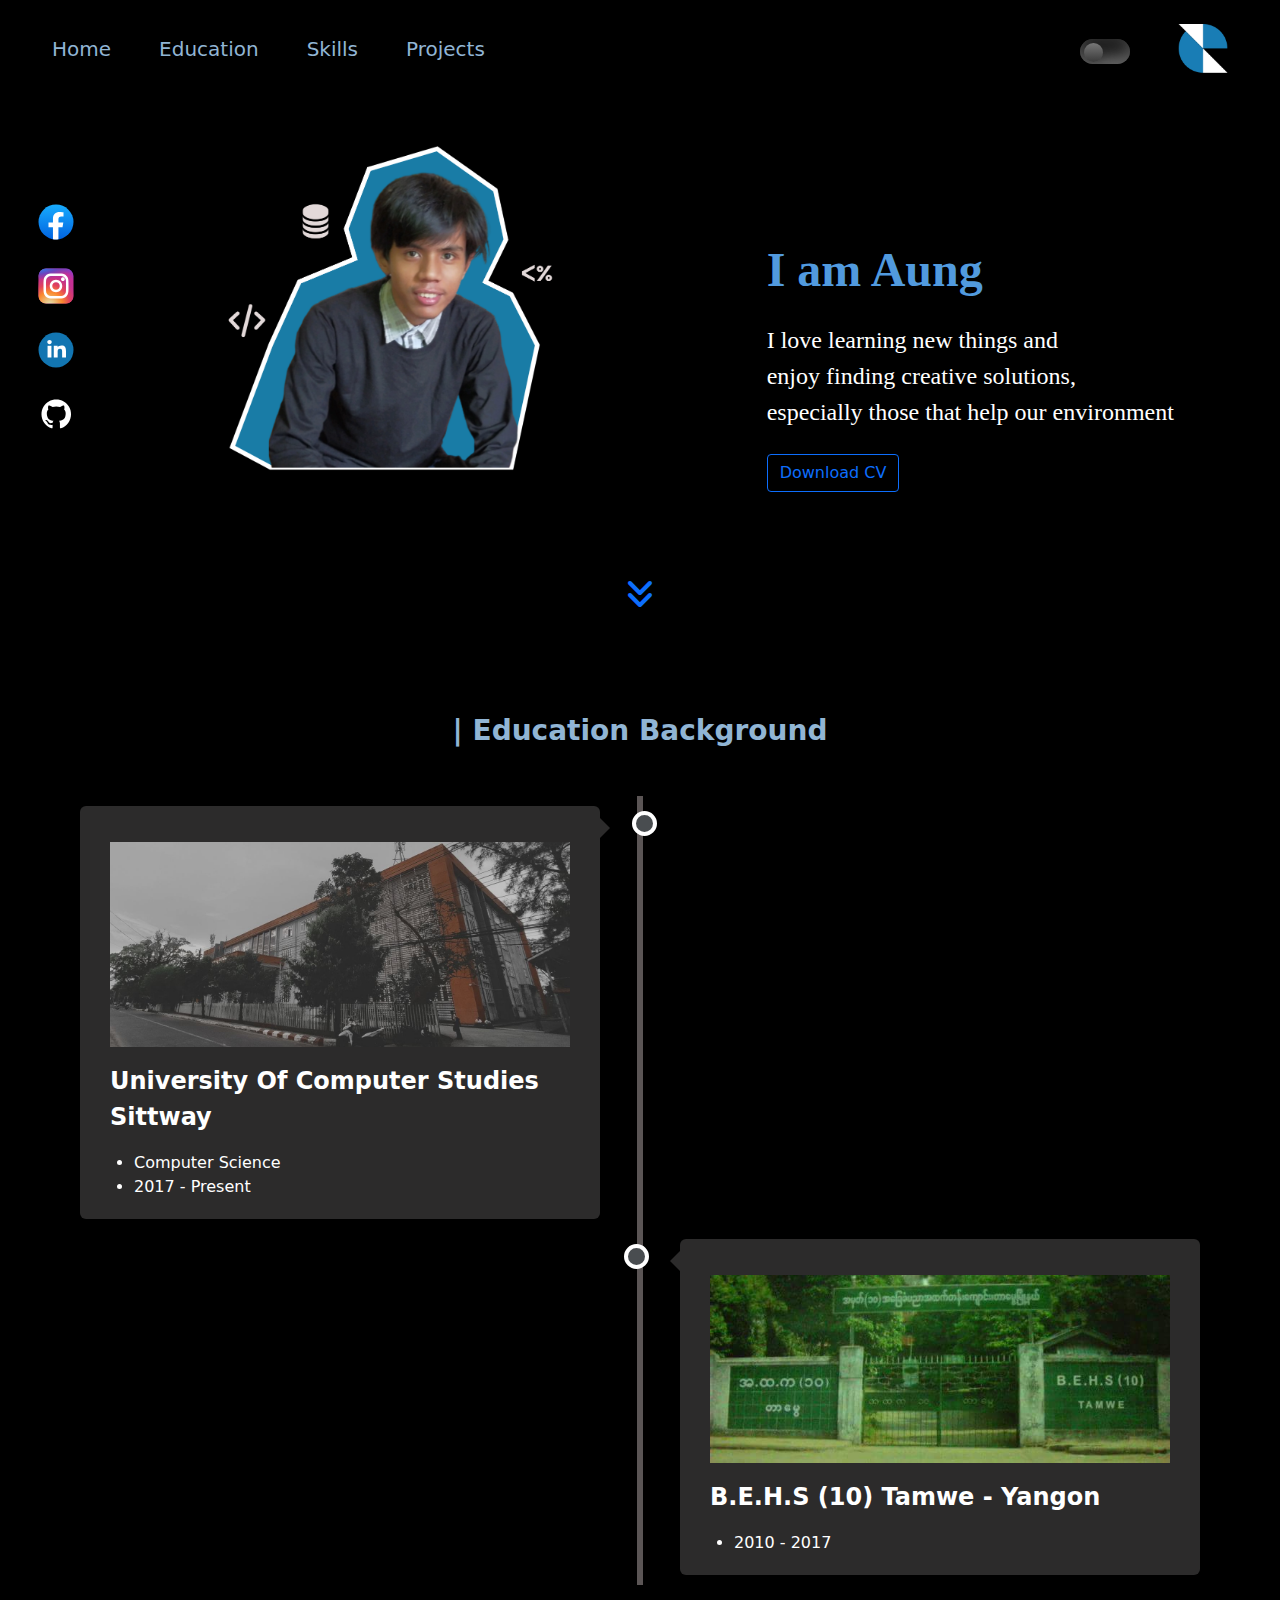
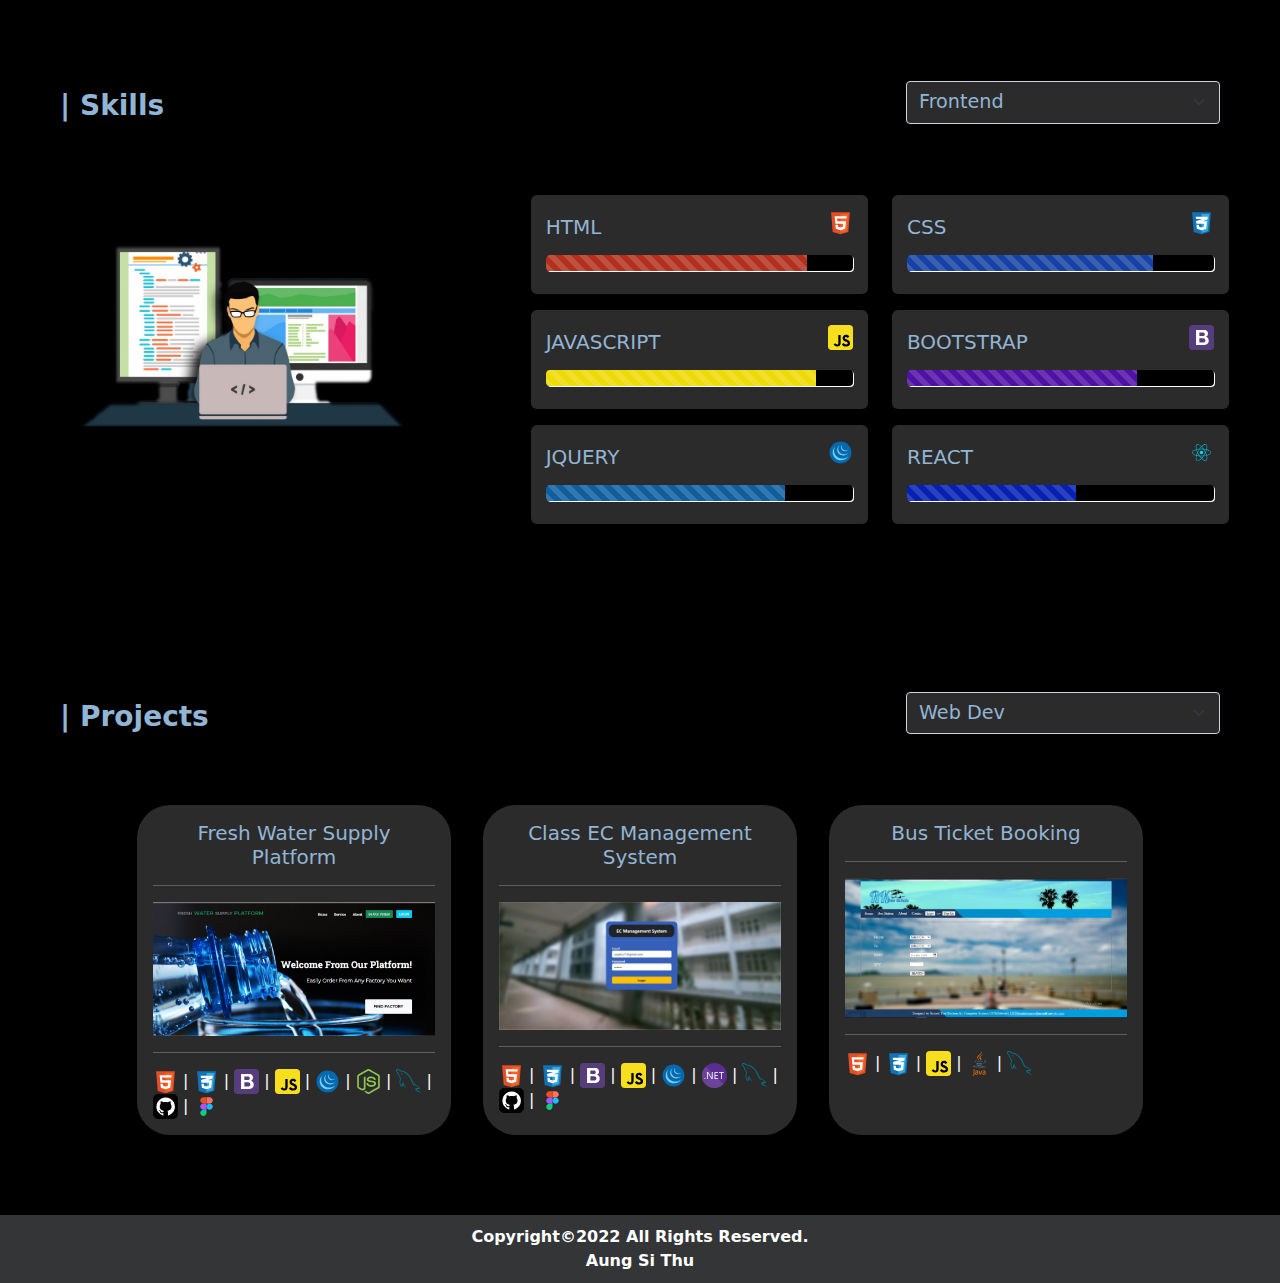
==== commit 46a43c24: "theme add" ====
--- a/index.html
+++ b/index.html
@@ -1,492 +1,567 @@
 <!DOCTYPE html>
 <html lang="en">
 <head>
-    <meta charset="UTF-8">
-    <meta http-equiv="X-UA-Compatible" content="IE=edge">
-    <meta name="viewport" content="width=device-width, initial-scale=1.0">
-    <link rel = "icon" href ="assets/images/profile.png" type = "image/x-icon">
-    <title>Aung Si Thu</title>
-    <link rel="stylesheet" href="assets/css/styles.css">
-    <link rel="stylesheet" href="assets/css/bootstrap.min.css">
-    <link rel="stylesheet" href="assets/fontawesome/css/all.min.css">
-    
-    <style>
-        body{
-            background-color: black;
-            color: white;
-        }
-    </style>
+  <meta charset="UTF-8">
+  <meta http-equiv="X-UA-Compatible" content="IE=edge">
+  <meta name="viewport" content="width=device-width, initial-scale=1.0">
+  <link rel="icon" href="assets/images/profile.png" type="image/x-icon">
+  <title>Aung Si Thu</title>
+  <link rel="stylesheet" href="assets/css/theme.css">
+  <link rel="stylesheet" href="assets/css/styles.css">
+  <link rel="stylesheet" href="assets/css/bootstrap.min.css">
+  <link rel="stylesheet" href="assets/fontawesome/css/all.min.css">
+
+  <style>
+    .lds-hourglass {
+      display: inline-block;
+      position: relative;
+      width: 80px;
+      height: 80px;
+    }
+
+    .lds-hourglass:after {
+      content: " ";
+      display: block;
+      border-radius: 50%;
+      width: 0;
+      height: 0;
+      margin: 8px;
+      box-sizing: border-box;
+      border: 32px solid #fff;
+      border-color: #296fb5 transparent #fff transparent;
+      animation: lds-hourglass 1.2s infinite;
+    }
+
+    @keyframes lds-hourglass {
+      0% {
+        transform: rotate(0);
+        animation-timing-function: cubic-bezier(0.55, 0.055, 0.675, 0.19);
+      }
+
+      50% {
+        transform: rotate(900deg);
+        animation-timing-function: cubic-bezier(0.215, 0.61, 0.355, 1);
+      }
+
+      100% {
+        transform: rotate(1800deg);
+      }
+    }
+
+    #loading {
+      display: flex;
+      align-items: center;
+      justify-content: center;
+      height: 100vh;
+      background-color: var(--background_color);
+      position: fixed;
+      top: 0;
+      left: 0;
+      width: 100%;
+      z-index: 9999;
+    }
+  </style>
 </head>
-<body>
+
+<body data-theme="light">
+  <div id="loading" class="">
+    <div class="lds-hourglass"></div>
+  </div>
+  <div id="content">
     <div id="mySidenav" class="sidenav gy-4">
-        <a href="#" class="closebtn fs-3" onclick="closeNav()"><i class="fas fa-window-close "></i></a>
-        <a href="#home" onclick="closeNav()" class="" >Home</a>
-        <a href="#education" onclick="closeNav()" class="" >Education</a>
-        <a href="#skill" onclick="closeNav()" class="">Skills</a>
-        <a href="#project" onclick="closeNav()">Projects</a>
-        ‌<a href="https://oxythu.github.io/OxyThu" onclick="closeNav()" class="">Old Porfolio</a>
+      <a href="#" class="closebtn fs-3" onclick="closeNav()"><i class="fas fa-window-close "></i></a>
+      <a href="#home" onclick="closeNav()" class="">Home</a>
+      <a href="#education" onclick="closeNav()" class="">Education</a>
+      <a href="#skill" onclick="closeNav()" class="">Skills</a>
+      <a href="#project" onclick="closeNav()">Projects</a>
+      ‌<a href="https://oxythu.github.io/OxyThu" onclick="closeNav()" class="">Old Porfolio</a>
     </div>
 
     <header class="container-fluid header  ">
-        <nav class="navbar navbar-expand nav ">
-            <div class="collapse navbar-collapse " id="navbarNav">
-              <ul class="navbar-nav ms-3 fs-5 d-none d-md-flex">
-                <li class="nav-item mx-3">
-                  <a class="nav-link navLink" href="#home">Home </a>
-                </li>
-                <li class="nav-item mx-3">
-                  <a class="nav-link navLink" href="#education">Education</a>
-                </li>
-                <li class="nav-item mx-3">
-                  <a class="nav-link navLink" href="#skill">Skills</a>
-                </li>
-                <li class="nav-item mx-3">
-                  <a class="nav-link navLink " href="#project">Projects</a>
-                </li>
+      <nav class="navbar navbar-expand nav ">
+        <div class="collapse navbar-collapse " id="navbarNav">
+          <ul class="navbar-nav ms-3 fs-5 d-none d-md-flex">
+            <li class="nav-item mx-3">
+              <a class="nav-link navLink" href="#home">Home </a>
+            </li>
+            <li class="nav-item mx-3">
+              <a class="nav-link navLink" href="#education">Education</a>
+            </li>
+            <li class="nav-item mx-3">
+              <a class="nav-link navLink" href="#skill">Skills</a>
+            </li>
+            <li class="nav-item mx-3">
+              <a class="nav-link navLink " href="#project">Projects</a>
+            </li>
+          </ul>
+          <div class="navMenu d-block d-md-none ms-3">
+            <a href="#" class="navLink fs-2" onclick="openNav()"> <i class="fas fa-bars"></i></a>
+          </div>
+        </div>
+
+        <div class="oxygenLogo justify-content-end px-2 px-md-4 py-1 me-md-3 me-1 py-md-3 d-flex" href="#">
+ 
+            <input type="checkbox" name="darkmode-toggle" id="darkmode-toggle">
+            <label for="darkmode-toggle" class="darkmode-toggle-label"> 
+            </label>
+
+          <img src="assets/images/oxygen.png" class="ms-5" alt="Oxygen logo" height="50px" width="auto">
+        </div>
+      </nav>
+    </header>
+
+    <!-- landing section -->
+    <section id="home" class="homeSection container-fluid ">
+
+      <div class="row landingPage">
+        <div class="col-1 mt-md-3 ms-md-3">
+          <div class="socialLink d-flex flex-column ms-2 mt-5 py-3 justify-content-center align-item-center">
+            <div class="col-2 col-md-1 mt-4">
+              <a href="https://www.facebook.com/oxy.thu"><img src="./assets/images/facebook.svg" alt="facebook icon"
+                  class="social_icon"></a>
+            </div>
+            <div class="col-2 col-md-1  mt-4">
+              <a href="https://www.instagram.com/oxy_thu/"><img src="./assets/images/instagram.svg" alt="instagram icon"
+                  class="social_icon"></a>
+            </div>
+            <div class="col-2 col-md-1  mt-4">
+              <a href="https://www.linkedin.com/in/aung-si-thu-ba4946210/"><img src="./assets/images/linkedin.svg"
+                  alt="twitter icon" class="social_icon"></a>
+            </div>
+            <div class="col-2 col-md-1  mt-4  ">
+              <a href="https://github.com/OxyThu"><img src="./assets/images/github.svg" alt="github icon"
+                  class="social_icon"></a>
+            </div>
+          </div>
+        </div>
+        <div class="col-11 col-md-4 my-5 mx-auto ps-md-1 ps-5  ">
+          <img src="assets/images/my_profile.png" class="mx-auto profile_photo" alt="Profile Photo">
+        </div>
+        <div class="col-12 col-md-5 mt-md-5 mt-1 ">
+          <p class="ms-2 mt-md-5  introPara py-1 py-md-3">
+          <div class="ms-2 word"></div>
+          <div class="sub_word ms-2 py-2">
+            I love learning new things and<br>
+            enjoy finding creative solutions, <br>
+            especially those that help our environment <br>
+          </div>
+          <div class="mt-3 ms-2">
+            <a class="btn btn-outline-primary" href="assets/ast_cv.pdf">Download CV</a>
+          </div>
+
+          </p>
+
+        </div>
+
+      </div>
+  </div>
+  <div class="downArrow pt-5 text-center d-md-block d-none">
+    <a href="#education" class="text-primary fs-2"><i class="fas fa-angle-double-down"></i></a>
+  </div>
+  </section>
+
+  <!-- education section -->
+  <section id="education" class="eduSection container-fluid py-5">
+    <h3 class="edu_title ms-4 ms-md-0 my-3 my-md-5">
+      | Education Background
+    </h3>
+    <div class="timeline">
+      <div class="edu_container edu_left">
+        <div class="edu_content">
+          <div class="eduPhotoContainer mx-auto  my-3">
+            <img src="/assets/images/uni_photo.jpg" alt="education Photo" class="eduPhoto">
+          </div>
+          <p class="school_name">University Of Computer Studies Sittway</p>
+          <ul class="list-group ms-md-4 ms-2">
+            <li>Computer Science</li>
+            <li>2017 - Present</li>
+          </ul>
+        </div>
+      </div>
+      <div class="edu_container edu_right">
+        <div class="edu_content">
+          <div class="eduPhotoContainer mx-auto  my-3">
+            <img src="/assets/images/state_logo.jpg" alt="education Photo" class="eduPhoto">
+          </div>
+          <p class="school_name">B.E.H.S (10) Tamwe - Yangon</p>
+          <ul class="list-group ms-md-4 ms-2">
+            <li>2010 - 2017</li>
+          </ul>
+        </div>
+      </div>
+    </div>
+  </section>
+  <!-- skill section  -->
+  <section id="skill" class="skillSection container-fluid pb-3 pt-5">
+
+    <div class="d-flex justify-content-between">
+      <div class="col-4">
+        <h3 class="skill_title ms-2 ms-md-5 ">
+          | Skills
+        </h3>
+      </div>
+      <div class="col-7 col-md-3 me-md-5 me-3">
+        <select class="form-select selectSkillBtn" aria-label="Default select example" id="skillChange">
+          <option value="fe" selected>Frontend</option>
+          <option value="be">Backend</option>
+          <option value="db">Database</option>
+          <option value="ots">Others</option>
+        </select>
+      </div>
+    </div>
+
+
+    <div class="row justify-content-center pb-4">
+      <div class="col-md-4 d-none d-md-block py-3 my-5 mx-auto">
+        <img src="assets/images/skill.png" alt="Skill Photo" width="100%" height="auto">
+      </div>
+      <div class="col-12 col-md-7 py-3 mx-auto my-5 row justify-content-center" id="fe">
+        <div class="col-lg-6">
+          <div class=" skill_container   mb-3">
+            <div class="d-flex justify-content-between">
+              <h5 class="skill_text">HTML</h5>
+              <div>
+                <img src="./assets/icons/html.svg" alt="" class="skill_icon">
+              </div>
+            </div>
+            <div class="progress skill_progress_container my-2">
+              <div class="progress-bar progress-bar-striped active skill_progress html" role="progressbar"
+                style="width: 85%" aria-valuenow="25" aria-valuemin="0" aria-valuemax="100"></div>
+            </div>
+          </div>
+        </div>
+        <div class="col-lg-6">
+          <div class="skill_container   mb-3">
+            <div class="d-flex justify-content-between">
+              <h5 class="skill_text">CSS</h5>
+              <div>
+                <img src="./assets/icons/css.svg" alt="" class="skill_icon">
+              </div>
+            </div>
+            <div class="progress skill_progress_container my-2">
+              <div class="progress-bar progress-bar-striped active skill_progress css" role="progressbar"
+                style="width: 80%" aria-valuenow="25" aria-valuemin="0" aria-valuemax="100"></div>
+            </div>
+          </div>
+        </div>
+        <div class="col-lg-6">
+          <div class=" skill_container  mb-3">
+            <div class="d-flex justify-content-between">
+              <h5 class="skill_text">JAVASCRIPT</h5>
+              <div>
+                <img src="./assets/icons/javascript.svg" alt="" class="skill_icon">
+              </div>
+            </div>
+            <div class="progress skill_progress_container my-2">
+              <div class="progress-bar progress-bar-striped active  skill_progress js" role="progressbar"
+                style="width: 88%" aria-valuenow="25" aria-valuemin="0" aria-valuemax="100"></div>
+            </div>
+          </div>
+        </div>
+        <div class="col-lg-6">
+          <div class=" skill_container  mb-3">
+            <div class="d-flex justify-content-between">
+              <h5 class="skill_text">BOOTSTRAP</h5>
+              <div>
+                <img src="./assets/icons/bootstrap.svg" alt="" class="skill_icon">
+              </div>
+            </div>
+            <div class="progress skill_progress_container my-2">
+              <div class="progress-bar progress-bar-striped active skill_progress bootstrap" role="progressbar"
+                style="width: 75%" aria-valuenow="25" aria-valuemin="0" aria-valuemax="100"></div>
+            </div>
+          </div>
+        </div>
+        <div class="col-lg-6">
+          <div class=" skill_container  mb-3">
+            <div class="d-flex justify-content-between">
+              <h5 class="skill_text">JQUERY</h5>
+              <div>
+                <img src="./assets/icons/jquery.svg" alt="" class="skill_icon">
+              </div>
+            </div>
+            <div class="progress skill_progress_container my-2">
+              <div class="progress-bar progress-bar-striped active skill_progress jquery" role="progressbar"
+                style="width: 78%" aria-valuenow="25" aria-valuemin="0" aria-valuemax="100"></div>
+            </div>
+          </div>
+        </div>
+        <div class="col-lg-6">
+          <div class=" skill_container   mb-3">
+            <div class="d-flex justify-content-between">
+              <h5 class="skill_text">REACT</h5>
+              <div>
+                <img src="./assets/icons/react.svg" alt="" class="skill_icon">
+              </div>
+            </div>
+            <div class="progress skill_progress_container my-2">
+              <div class="progress-bar progress-bar-striped active skill_progress react " role="progressbar"
+                style="width: 55%" aria-valuenow="25" aria-valuemin="0" aria-valuemax="100"></div>
+            </div>
+          </div>
+        </div>
+      </div>
+
+      <div class="col-12 col-md-7 py-3 mx-auto my-5 row justify-content-center d-none" id="be">
+        <div class="col-lg-6">
+          <div class="skill_container  mb-3">
+            <div class="d-flex justify-content-between">
+              <h5 class="skill_text">NodeJS</h5>
+              <div>
+                <img src="./assets/icons/nodejs.svg" alt="" class="skill_icon">
+              </div>
+            </div>
+            <div class="progress skill_progress_container my-2">
+              <div class="progress-bar progress-bar-striped active skill_progress nodejs" role="progressbar"
+                style="width: 80%" aria-valuenow="25" aria-valuemin="0" aria-valuemax="100"></div>
+            </div>
+          </div>
+        </div>
+        <div class="col-lg-6">
+          <div class="skill_container  mb-3">
+            <div class="d-flex justify-content-between">
+              <h5 class="skill_text">ASP.NET</h5>
+              <div>
+                <img src="./assets/icons/dotnet.svg" alt="" class="skill_icon">
+              </div>
+            </div>
+            <div class="progress skill_progress_container my-2">
+              <div class="progress-bar progress-bar-striped active skill_progress dotnet" role="progressbar"
+                style="width: 50%" aria-valuenow="25" aria-valuemin="0" aria-valuemax="100"></div>
+            </div>
+          </div>
+        </div>
+      </div>
+
+      <div class="col-12 col-md-7 py-3 mx-auto my-5 row justify-content-center d-none" id="db">
+        <div class="col-lg-6">
+          <div class="skill_container  mb-3">
+            <div class="d-flex justify-content-between">
+              <h5 class="skill_text">MySQL</h5>
+              <div>
+                <img src="./assets/icons/mysql.svg" alt="" class="skill_icon">
+              </div>
+            </div>
+            <div class="progress skill_progress_container my-2">
+              <div class="progress-bar progress-bar-striped active skill_progress mysql" role="progressbar"
+                style="width: 90%" aria-valuenow="25" aria-valuemin="0" aria-valuemax="100"></div>
+            </div>
+          </div>
+        </div>
+        <div class="col-lg-6">
+          <div class="skill_container mb-3">
+            <div class="d-flex justify-content-between">
+              <h5 class="skill_text">Mongo</h5>
+              <div>
+                <img src="./assets/icons/mongo.svg" alt="" class="skill_icon">
+              </div>
+            </div>
+            <div class="progress skill_progress_container my-2">
+              <div class="progress-bar progress-bar-striped active skill_progress mongo" role="progressbar"
+                style="width: 45%" aria-valuenow="25" aria-valuemin="0" aria-valuemax="100"></div>
+            </div>
+          </div>
+        </div>
+
+
+
+
+      </div>
+
+      <div class="col-12 col-md-7 py-3 mx-auto my-5 row justify-content-center d-none" id="others">
+        <div class="col-lg-6">
+          <div class="skill_container mb-3">
+            <div class="d-flex justify-content-between">
+              <h5 class="skill_text">Github</h5>
+              <div>
+                <img src="./assets/icons/github.svg" alt="" class="skill_icon">
+              </div>
+            </div>
+            <div class="progress skill_progress_container my-2">
+              <div class="progress-bar progress-bar-striped active skill_progress github" role="progressbar"
+                style="width: 88%" aria-valuenow="25" aria-valuemin="0" aria-valuemax="100"></div>
+            </div>
+          </div>
+        </div>
+        <div class="col-lg-6">
+          <div class="skill_container  mb-3">
+            <div class="d-flex justify-content-between">
+              <h5 class="skill_text">Figma</h5>
+              <div>
+                <img src="./assets/icons/figma.svg" alt="" class="skill_icon">
+              </div>
+            </div>
+            <div class="progress skill_progress_container my-2">
+              <div class="progress-bar progress-bar-striped active skill_progress figma" role="progressbar"
+                style="width: 90%" aria-valuenow="25" aria-valuemin="0" aria-valuemax="100"></div>
+            </div>
+          </div>
+        </div>
+
+
+
+
+      </div>
+
+
+    </div>
+  </section>
+
+
+
+  <!-- project section -->
+  <section id="project" class="projectSection container-fluid pb-3">
+
+    <div class="d-flex justify-content-between pb-5 pt-lg-5">
+      <div class="col-4">
+        <h3 class="skill_title ms-2 ms-md-5 ">
+          | Projects
+        </h3>
+      </div>
+      <div class="col-6 col-md-3 me-md-5 me-3">
+        <select class="form-select selectSkillBtn" aria-label="Default select example" id="projectChange">
+          <option value="webdev" selected>Web Dev</option>
+          <option value="others_pj">Others</option>
+
+        </select>
+      </div>
+    </div>
+    <div id="WebDev">
+      <div class="pb-5 pt-1 pt-md-3 pjContainer  justify-content-start justify-content-md-center d-flex ">
+        <div class="pjCard col-11 col-md-3 px-3 py-3 mb-3 mx-3 ">
+          <h5 class="text-center pj_title">Fresh Water Supply Platform</h5>
+          <hr>
+          <div class="pjImg">
+            <img src="/assets/images/fwsp.jpg" alt="Fwsp Photo" width="100%" height="auto">
+          </div>
+          <hr class="text-center">
+          <div class="pjDetail row">
+            <div>
+              <img src="./assets/icons/html.svg" alt="html icon" class="pj_icon"> |
+              <img src="./assets/icons/css.svg" alt="html icon" class="pj_icon"> |
+              <img src="./assets/icons/bootstrap.svg" alt="html icon" class="pj_icon"> |
+              <img src="./assets/icons/javascript.svg" alt="html icon" class="pj_icon"> |
+              <img src="./assets/icons/jquery.svg" alt="html icon" class="pj_icon"> |
+              <img src="./assets/icons/nodejs.svg" alt="html icon" class="pj_icon"> |
+              <img src="./assets/icons/mysql.svg" alt="html icon" class="pj_icon"> |
+              <img src="./assets/icons/github.svg" alt="html icon" class="pj_icon"> |
+              <img src="./assets/icons/figma.svg" alt="html icon" class="pj_icon">
+            </div>
+
+          </div>
+        </div>
+        <div class="pjCard col-11 col-md-3 px-3 py-3 mb-3 mx-3 ">
+          <h5 class="text-center pj_title">Class EC Management System</h5>
+          <hr>
+          <div class="pjImg">
+            <img src="/assets/images/ecms.jpg" alt="Emcs Photo" width="100%" height="auto">
+          </div>
+          <hr class="text-center">
+          <div class="pjDetail row">
+            <div>
+              <img src="./assets/icons/html.svg" alt="html icon" class="pj_icon"> |
+              <img src="./assets/icons/css.svg" alt="html icon" class="pj_icon"> |
+              <img src="./assets/icons/bootstrap.svg" alt="html icon" class="pj_icon"> |
+              <img src="./assets/icons/javascript.svg" alt="html icon" class="pj_icon"> |
+              <img src="./assets/icons/jquery.svg" alt="html icon" class="pj_icon"> |
+              <img src="./assets/icons/dotnet.svg" alt="html icon" class="pj_icon"> |
+              <img src="./assets/icons/mysql.svg" alt="html icon" class="pj_icon"> |
+              <img src="./assets/icons/github.svg" alt="html icon" class="pj_icon"> |
+              <img src="./assets/icons/figma.svg" alt="html icon" class="pj_icon">
+            </div>
+
+          </div>
+        </div>
+        <div class="pjCard col-11 col-md-3 px-3 py-3 mb-3 mx-3 ">
+          <h5 class="text-center pj_title">Bus Ticket Booking</h5>
+          <hr>
+          <div class="pjImg">
+            <img src="/assets/images/bus-ticket.png" alt="HTML Documentation" width="100%" height="auto">
+          </div>
+          <hr class="text-center">
+          <div class="pjDetail row">
+            <div>
+              <img src="./assets/icons/html.svg" alt="html icon" class="pj_icon"> |
+              <img src="./assets/icons/css.svg" alt="html icon" class="pj_icon"> |
+              <img src="./assets/icons/javascript.svg" alt="html icon" class="pj_icon"> |
+              <img src="./assets/icons/java.svg" alt="html icon" class="pj_icon"> |
+              <img src="./assets/icons/mysql.svg" alt="html icon" class="pj_icon">
+            </div>
+
+          </div>
+        </div>
+
+      </div>
+    </div>
+    <div id="others_pj" class="d-none">
+      <div id="others" class="pb-5 pt-1 pt-md-3 pjContainer justify-content-start justify-content-md-center d-flex">
+        <div class="pjCard col-11 col-md-3 px-3 py-3 mb-3 mx-3 ">
+          <h4 class="text-center pj_detail">Myanmar Roboleague 2019</h4>
+          <h6 class="text-center pj_detail">Competition Robot</h6>
+          <hr class="text-center">
+          <div class="pjImg">
+            <img src="assets/images/grab.png" alt="HTML Documentation" width="100%" height="auto">
+          </div>
+          <hr>
+          <div class="pjDetail">
+            <h5 class="mb-3 pj_title"> Grab Robot</h5>
+            <ul class="list-group">
+              <li class="list-group-item"><i class="fab fa-uncharted"></i> MBlock Softwate</li>
+              <li class="list-group-item"><i class="fas fa-robot"></i> Utimate 2.0</li>
+            </ul>
+          </div>
+        </div>
+        <div class="pjCard col-11 col-md-3 px-3 py-3 mb-3 mx-3 ">
+          <h4 class="text-center pj_detail">Myanmar Robotian 2019</h4>
+          <h6 class="text-center pj_detail">Accessement Robot</h5>
+            <hr>
+            <div class="pjImg">
+              <img src="/assets/images/line.png" alt="HTML Documentation" width="100%" height="auto">
+            </div>
+            <hr class="text-center">
+            <div class="pjDetail">
+              <h5 class="mb-3 pj_title"> Line Tracking Robot</h5>
+              <ul class="list-group">
+                <li class="list-group-item "><i class="fas fa-robot"></i> Arduino</li>
+                <li class="list-group-item"><i class="fas fa-robot"></i> Sensors</li>
               </ul>
-              <div class="navMenu d-block d-md-none ms-3">
-                  <a href="#" class="navLink fs-2" onclick="openNav()"> <i class="fas fa-bars"></i></a>
-              </div>
-            </div>
-            <div class="oxygenLogo justify-content-end px-2 px-md-4 py-1 me-md-3 me-1 py-md-3" href="#">
-                <img src="assets/images/oxygen.png" alt="Oxygen logo" height="50px" width="auto">
-              </div>
-          </nav>
-    </header>
-    
-        <!-- landing section -->
-        <section id="home" class="homeSection container-fluid ">
-            
-                <div class="row landingPage">
-                  <div class="col-1 mt-md-3 ms-md-3">
-                    <div class="socialLink d-flex flex-column ms-2 mt-5 py-3 justify-content-center align-item-center">
-                      <div class="col-2 col-md-1 mt-4">
-                          <a href="https://www.facebook.com/oxy.thu"><img src="./assets/images/facebook.svg" alt="facebook icon" class="social_icon"></a>
-                      </div>
-                      <div class="col-2 col-md-1  mt-4">
-                          <a href="https://www.instagram.com/oxy_thu/" ><img src="./assets/images/instagram.svg" alt="instagram icon" class="social_icon"></a>
-                      </div>
-                      <div class="col-2 col-md-1  mt-4">
-                          <a href="https://www.linkedin.com/in/aung-si-thu-ba4946210/" ><img src="./assets/images/linkedin.svg" alt="twitter icon" class="social_icon"></a>
-                      </div>
-                      <div class="col-2 col-md-1  mt-4  ">
-                          <a href="https://github.com/OxyThu" ><img src="./assets/images/github.svg" alt="github icon" class="social_icon"></a>
-                      </div> 
-                      </div>
-                   </div>
-                    <div class="col-11 col-md-4 my-5 mx-auto ps-md-1 ps-5  ">
-                            <img src="assets/images/my_profile.png" class= "mx-auto profile_photo" alt="Profile Photo" >
-                    </div>
-                    <div class="col-12 col-md-5 mt-md-5 mt-1 ">
-                        <p class="ms-2 mt-md-5  introPara py-1 py-md-3">
-                          <div class="ms-2 word"></div>
-                          <div class="sub_word ms-2 py-2">
-                          I love learning new things and<br>
-                           enjoy finding creative solutions, <br>
-                            especially those that help our environment <br> 
-                          </div>
-                          <div class="mt-3 ms-2">
-                            <a class="btn btn-outline-primary" href="assets/ast_cv.pdf">Download CV</a>
-                          </div>
-                          
-                        </p>
-                     
-                       </div>
-                  
-                   </div>
-                </div>
-                <div class="downArrow mt-5 text-center d-md-block d-none">
-                    <a href="#education" class="text-primary fs-2"><i class="fas fa-angle-double-down"></i></a>
-                </div>
-        </section>
-
-        <!-- education section -->
-        <section id="education" class="eduSection container-fluid py-5">
-          <h3 class="edu_title ms-4 ms-md-0 my-3 my-md-5">
-            | Education Background
-          </h3>
-          <div class="timeline">
-            <div class="edu_container edu_left">
-              <div class="edu_content">
-                <div class="eduPhotoContainer mx-auto  my-3">
-                  <img src="/assets/images/uni_photo.jpg" alt="education Photo" class="eduPhoto" >
-              </div>
-                <p class="school_name">University Of Computer Studies Sittway</p>
-              <ul class="list-group ms-md-4 ms-2">
-                <li>Computer Science</li>
-                <li>2017 - Present</li>
+            </div>
+        </div>
+        <div class="pjCard col-11 col-md-3 px-3 py-3 mb-3 mx-3 ">
+          <h4 class="text-center pj_detail">Myanmar Robotian 2019</h4>
+          <h6 class="text-center pj_detail">Competition Robot</h5>
+            <hr>
+            <div class="pjImg">
+              <img src="/assets/images/wall.png" alt="HTML Documentation" width="100%" height="auto">
+            </div>
+            <hr class="text-center">
+            <div class="pjDetail">
+              <h5 class="mb-3 pj_title"> Wall Tracking Robot</h5>
+              <ul class="list-group">
+                <li class="list-group-item"><i class="fas fa-robot"></i> Arduino</li>
+                <li class="list-group-item"><i class="fas fa-robot"></i> Sensors</li>
               </ul>
-              </div>
-            </div>
-            <div class="edu_container edu_right">
-              <div class="edu_content">
-                <div class="eduPhotoContainer mx-auto  my-3">
-                  <img src="/assets/images/state_logo.jpg" alt="education Photo" class="eduPhoto" >
-              </div>
-                <p class="school_name">B.E.H.S (10) Tamwe - Yangon</p>
-              <ul class="list-group ms-md-4 ms-2">
-                <li>2010 - 2017</li>
-              </ul>
-              </div>
-            </div>
-          </div>
-      </section>
-        <!-- skill section  -->
-        <section id="skill" class="skillSection container-fluid pb-3 pt-5">
-          
-              <div class="d-flex justify-content-between">
-                <div class="col-4">
-                  <h3 class="skill_title ms-2 ms-md-5 ">
-                    | Skills
-                 </h3>
-                </div>
-                <div class="col-7 col-md-3 me-md-5 me-3">
-                  <select class="form-select selectSkillBtn" aria-label="Default select example" id="skillChange">
-                    <option value="fe" selected>Frontend</option>
-                    <option value="be">Backend</option>
-                    <option value="db">Database</option>
-                    <option value="ots">Others</option>
-                  </select>
-                </div>
-              </div>
-            
-
-              <div class="row justify-content-center pb-4">
-                <div class="col-md-4 d-none d-md-block py-3 my-5 mx-auto">
-                  <img src="assets/images/skill.png" alt="Skill Photo" width="100%" height="auto">
-              </div>
-                <div class="col-12 col-md-7 py-3 mx-auto my-5 row justify-content-center" id="fe">
-                  <div class="col-lg-6">
-                    <div class=" skill_container   mb-3">
-                      <div class="d-flex justify-content-between">
-                        <h5 class="skill_text">HTML</h5>
-                        <div>
-                          <img src="./assets/icons/html.svg" alt="" class="skill_icon">
-                        </div>
-                      </div>
-                      <div class="progress skill_progress_container my-2">
-                          <div class="progress-bar progress-bar-striped active skill_progress html" role="progressbar" style="width: 85%" aria-valuenow="25" aria-valuemin="0" aria-valuemax="100"></div>
-                        </div>
-                    </div>
-                  </div>
-                   <div class="col-lg-6">
-                    <div class="skill_container   mb-3">
-                      <div class="d-flex justify-content-between">
-                        <h5 class="skill_text">CSS</h5>
-                        <div>
-                          <img src="./assets/icons/css.svg" alt="" class="skill_icon">
-                        </div>
-                      </div>
-                      <div class="progress skill_progress_container my-2">
-                          <div class="progress-bar progress-bar-striped active skill_progress css" role="progressbar" style="width: 80%" aria-valuenow="25" aria-valuemin="0" aria-valuemax="100"></div>
-                        </div>
-                    </div>
-                   </div>
-                   <div class="col-lg-6">
-                    <div class=" skill_container  mb-3">
-                      <div class="d-flex justify-content-between">
-                        <h5 class="skill_text">JAVASCRIPT</h5>
-                        <div>
-                          <img src="./assets/icons/javascript.svg" alt="" class="skill_icon">
-                        </div>
-                      </div>
-                      <div class="progress skill_progress_container my-2">
-                          <div class="progress-bar progress-bar-striped active  skill_progress js" role="progressbar" style="width: 88%" aria-valuenow="25" aria-valuemin="0" aria-valuemax="100"></div>
-                        </div>
-                    </div>
-                   </div>
-                   <div class="col-lg-6">
-                    <div class=" skill_container  mb-3">
-                      <div class="d-flex justify-content-between">
-                        <h5 class="skill_text">BOOTSTRAP</h5>
-                        <div>
-                          <img src="./assets/icons/bootstrap.svg" alt="" class="skill_icon">
-                        </div>
-                      </div>
-                      <div class="progress skill_progress_container my-2">
-                          <div class="progress-bar progress-bar-striped active skill_progress bootstrap" role="progressbar" style="width: 75%" aria-valuenow="25" aria-valuemin="0" aria-valuemax="100"></div>
-                        </div>
-                    </div>
-                   </div>
-                   <div class="col-lg-6">
-                    <div class=" skill_container  mb-3">
-                      <div class="d-flex justify-content-between">
-                        <h5 class="skill_text">JQUERY</h5>
-                        <div>
-                          <img src="./assets/icons/jquery.svg" alt="" class="skill_icon">
-                        </div>
-                      </div>
-                      <div class="progress skill_progress_container my-2">
-                          <div class="progress-bar progress-bar-striped active skill_progress jquery" role="progressbar" style="width: 78%" aria-valuenow="25" aria-valuemin="0" aria-valuemax="100"></div>
-                        </div>
-                    </div>
-                   </div>
-                   <div class="col-lg-6">
-                    <div class=" skill_container   mb-3">
-                      <div class="d-flex justify-content-between">
-                        <h5 class="skill_text">REACT</h5>
-                        <div>
-                          <img src="./assets/icons/react.svg" alt="" class="skill_icon">
-                        </div>
-                      </div>
-                      <div class="progress skill_progress_container my-2">
-                          <div class="progress-bar progress-bar-striped active skill_progress react " role="progressbar" style="width: 55%" aria-valuenow="25" aria-valuemin="0" aria-valuemax="100"></div>
-                        </div>
-                    </div>
-                   </div>
-                </div>
-            
-                <div class="col-12 col-md-7 py-3 mx-auto my-5 row justify-content-center d-none" id="be">
-                  <div class="col-lg-6">
-                    <div class="skill_container  mb-3">
-                      <div class="d-flex justify-content-between">
-                        <h5 class="skill_text">NodeJS</h5>
-                        <div>
-                          <img src="./assets/icons/nodejs.svg" alt="" class="skill_icon">
-                        </div>
-                      </div>
-                      <div class="progress skill_progress_container my-2">
-                          <div class="progress-bar progress-bar-striped active skill_progress nodejs" role="progressbar" style="width: 80%" aria-valuenow="25" aria-valuemin="0" aria-valuemax="100"></div>
-                        </div>
-                    </div>
-                  </div>
-                   <div class="col-lg-6">
-                    <div class="skill_container  mb-3">
-                      <div class="d-flex justify-content-between">
-                        <h5 class="skill_text">ASP.NET</h5>
-                        <div>
-                          <img src="./assets/icons/dotnet.svg" alt="" class="skill_icon">
-                        </div>
-                      </div>
-                      <div class="progress skill_progress_container my-2">
-                          <div class="progress-bar progress-bar-striped active skill_progress dotnet" role="progressbar" style="width: 50%" aria-valuenow="25" aria-valuemin="0" aria-valuemax="100"></div>
-                        </div>
-                    </div>
-                  </div>
-              </div>
-
-              <div class="col-12 col-md-7 py-3 mx-auto my-5 row justify-content-center d-none" id="db">
-                <div class="col-lg-6">
-                  <div class="skill_container  mb-3">
-                    <div class="d-flex justify-content-between">
-                      <h5 class="skill_text">MySQL</h5>
-                      <div>
-                        <img src="./assets/icons/mysql.svg" alt="" class="skill_icon">
-                      </div>
-                    </div>
-                    <div class="progress skill_progress_container my-2">
-                        <div class="progress-bar progress-bar-striped active skill_progress mysql" role="progressbar" style="width: 90%" aria-valuenow="25" aria-valuemin="0" aria-valuemax="100"></div>
-                      </div>
-                  </div>
-                </div>
-                 <div class="col-lg-6">
-                  <div class="skill_container mb-3">
-                    <div class="d-flex justify-content-between">
-                      <h5 class="skill_text">Mongo</h5>
-                      <div>
-                        <img src="./assets/icons/mongo.svg" alt="" class="skill_icon">
-                      </div>
-                    </div>
-                    <div class="progress skill_progress_container my-2">
-                        <div class="progress-bar progress-bar-striped active skill_progress mongo" role="progressbar" style="width: 45%" aria-valuenow="25" aria-valuemin="0" aria-valuemax="100"></div>
-                      </div>
-                  </div>
-                </div>
-               
-           
-               
-                
-            </div>
-
-            <div class="col-12 col-md-7 py-3 mx-auto my-5 row justify-content-center d-none" id="others">
-              <div class="col-lg-6">
-                <div class="skill_container mb-3">
-                  <div class="d-flex justify-content-between">
-                    <h5 class="skill_text">Github</h5>
-                    <div>
-                      <img src="./assets/icons/github.svg" alt="" class="skill_icon">
-                    </div>
-                  </div>
-                  <div class="progress skill_progress_container my-2">
-                      <div class="progress-bar progress-bar-striped active skill_progress github" role="progressbar" style="width: 88%" aria-valuenow="25" aria-valuemin="0" aria-valuemax="100"></div>
-                    </div>
-                </div>
-              </div>
-               <div class="col-lg-6">
-                <div class="skill_container  mb-3">
-                  <div class="d-flex justify-content-between">
-                    <h5 class="skill_text">Figma</h5>
-                    <div>
-                      <img src="./assets/icons/figma.svg" alt="" class="skill_icon">
-                    </div>
-                  </div>
-                  <div class="progress skill_progress_container my-2">
-                      <div class="progress-bar progress-bar-striped active skill_progress figma" role="progressbar" style="width: 90%" aria-valuenow="25" aria-valuemin="0" aria-valuemax="100"></div>
-                    </div>
-                </div>
-              </div>
-             
-         
-             
-              
-          </div>
-               
-               
-              </div>
-        </section>
-
-        
-
-        <!-- project section -->
-        <section id="project" class="projectSection container-fluid pb-3">
-         
-              <div class="d-flex justify-content-between pb-5 pt-lg-5">
-                <div class="col-4">
-                  <h3 class="skill_title ms-2 ms-md-5 ">
-                    | Projects
-                 </h3>
-                </div>
-                <div class="col-6 col-md-3 me-md-5 me-3">
-                  <select class="form-select selectSkillBtn" aria-label="Default select example" id="projectChange">
-                    <option value="webdev" selected>Web Dev</option>
-                    <option value="others_pj">Others</option>
-                
-                  </select>
-                </div>
-              </div>
-              <div  id="WebDev" >
-                <div class="pb-5 pt-1 pt-md-3 pjContainer  justify-content-start justify-content-md-center d-flex ">
-                  <div class="pjCard col-11 col-md-3 px-3 py-3 mb-3 mx-3 ">
-                    <h5 class="text-center pj_title">Fresh Water Supply Platform</h5>
-                    <hr>
-                    <div class="pjImg">
-                        <img src="/assets/images/fwsp.jpg" alt="Fwsp Photo" width="100%" height="auto">
-                    </div>
-                    <hr class="text-center">
-                    <div class="pjDetail row">
-                      <div>
-                         <img src="./assets/icons/html.svg" alt="html icon" class="pj_icon"> |
-                         <img src="./assets/icons/css.svg" alt="html icon" class="pj_icon"> |
-                         <img src="./assets/icons/bootstrap.svg" alt="html icon" class="pj_icon"> |
-                         <img src="./assets/icons/javascript.svg" alt="html icon" class="pj_icon"> |
-                         <img src="./assets/icons/jquery.svg" alt="html icon" class="pj_icon"> |
-                         <img src="./assets/icons/nodejs.svg" alt="html icon" class="pj_icon"> |
-                         <img src="./assets/icons/mysql.svg" alt="html icon" class="pj_icon"> |
-                         <img src="./assets/icons/github.svg" alt="html icon" class="pj_icon"> |
-                         <img src="./assets/icons/figma.svg" alt="html icon" class="pj_icon"> 
-                      </div>
-                      
-                   </div>
-                </div>
-                <div class="pjCard col-11 col-md-3 px-3 py-3 mb-3 mx-3 ">
-                  <h5 class="text-center pj_title">Class EC Management System</h5>
-                  <hr>
-                  <div class="pjImg">
-                      <img src="/assets/images/ecms.jpg" alt="Emcs Photo" width="100%" height="auto">
-                  </div>
-                  <hr class="text-center">
-                  <div class="pjDetail row">
-                    <div>
-                       <img src="./assets/icons/html.svg" alt="html icon" class="pj_icon"> |
-                       <img src="./assets/icons/css.svg" alt="html icon" class="pj_icon"> |
-                       <img src="./assets/icons/bootstrap.svg" alt="html icon" class="pj_icon"> |
-                       <img src="./assets/icons/javascript.svg" alt="html icon" class="pj_icon"> |
-                       <img src="./assets/icons/jquery.svg" alt="html icon" class="pj_icon"> |
-                       <img src="./assets/icons/dotnet.svg" alt="html icon" class="pj_icon"> |
-                       <img src="./assets/icons/mysql.svg" alt="html icon" class="pj_icon"> |
-                       <img src="./assets/icons/github.svg" alt="html icon" class="pj_icon"> |
-                       <img src="./assets/icons/figma.svg" alt="html icon" class="pj_icon"> 
-                    </div>
-                    
-                 </div>
-              </div>
-                    <div class="pjCard col-11 col-md-3 px-3 py-3 mb-3 mx-3 ">
-                         <h5 class="text-center pj_title">Bus Ticket Booking</h5>
-                         <hr>
-                         <div class="pjImg">
-                             <img src="/assets/images/bus-ticket.png" alt="HTML Documentation" width="100%" height="auto">
-                         </div>
-                         <hr class="text-center">
-                         <div class="pjDetail row">
-                           <div>
-                              <img src="./assets/icons/html.svg" alt="html icon" class="pj_icon"> |
-                              <img src="./assets/icons/css.svg" alt="html icon" class="pj_icon"> |
-                              <img src="./assets/icons/javascript.svg" alt="html icon" class="pj_icon"> |
-                              <img src="./assets/icons/java.svg" alt="html icon" class="pj_icon"> |
-                              <img src="./assets/icons/mysql.svg" alt="html icon" class="pj_icon"> 
-                           </div>
-                           
-                        </div>
-                     </div>
-                   
-                </div>
-              </div>
-              <div id="others_pj" class="d-none">
-                <div  id="others" class="pb-5 pt-1 pt-md-3 pjContainer justify-content-start justify-content-md-center d-flex" >
-                    <div class="pjCard col-11 col-md-3 px-3 py-3 mb-3 mx-3 ">
-                        <h4 class="text-center pj_detail">Myanmar Roboleague 2019</h4>
-                        <h6 class="text-center pj_detail">Competition Robot</h6>
-                         <hr  class="text-center">
-                        <div class="pjImg">
-                            <img src="assets/images/grab.png" alt="HTML Documentation" width="100%" height="auto">
-                        </div>
-                         <hr>
-                        <div class="pjDetail">
-                            <h5 class="mb-3 pj_title"> Grab Robot</h5>
-                            <ul class="list-group">
-                                <li class="list-group-item"><i class="fab fa-uncharted"></i> MBlock Softwate</li>
-                                <li class="list-group-item"><i class="fas fa-robot"></i> Utimate 2.0</li>
-                              </ul>
-                        </div>
-                    </div>
-                    <div class="pjCard col-11 col-md-3 px-3 py-3 mb-3 mx-3 ">
-                        <h4 class="text-center pj_detail">Myanmar Robotian 2019</h4>
-                        <h6 class="text-center pj_detail">Accessement Robot</h5>
-                         <hr>
-                         <div class="pjImg">
-                             <img src="/assets/images/line.png" alt="HTML Documentation" width="100%" height="auto">
-                         </div>
-                         <hr class="text-center">
-                         <div class="pjDetail">
-                            <h5 class="mb-3 pj_title"> Line Tracking Robot</h5>
-                            <ul class="list-group">
-                                <li class="list-group-item "><i class="fas fa-robot"></i> Arduino</li>
-                                <li class="list-group-item"><i class="fas fa-robot"></i> Sensors</li>
-                              </ul>
-                        </div>
-                     </div>
-                     <div class="pjCard col-11 col-md-3 px-3 py-3 mb-3 mx-3 ">
-                        <h4 class="text-center pj_detail">Myanmar Robotian 2019</h4>
-                        <h6 class="text-center pj_detail">Competition Robot</h5>
-                         <hr>
-                         <div class="pjImg">
-                             <img src="/assets/images/wall.png" alt="HTML Documentation" width="100%" height="auto">
-                         </div>
-                         <hr class="text-center">
-                         <div class="pjDetail">
-                            <h5 class="mb-3 pj_title"> Wall Tracking Robot</h5>
-                            <ul class="list-group">
-                                <li class="list-group-item"><i class="fas fa-robot"></i> Arduino</li>
-                                <li class="list-group-item"><i class="fas fa-robot"></i> Sensors</li>
-                              </ul>
-                        </div>
-                     </div>
-                </div>
-              </div>
-           
-       
-
-        </section>
-        <footer>
-            <address class=" fw-bold">Copyright©2022 All Rights Reserved. <br> Aung Si Thu </address>
-        </footer>
-
-     
-        <div class="fixed">
-            <a href="#" class="text-decoration-none"><i class="fas fa-chevron-circle-up "></i></a>
-        </div>
-    <script src="assets/js/bootstrap.min.js"></script>
-    <script src="assets/js/jquery.js"></script>
-    <script src="assets/js/app.js"></script>
+            </div>
+        </div>
+      </div>
+    </div>
+
+
+
+  </section>
+  <footer>
+    <address class=" fw-bold">Copyright©2022 All Rights Reserved. <br> Aung Si Thu </address>
+  </footer>
+
+
+  <div class="fixed">
+    <a href="#" class="text-decoration-none"><i class="fas fa-chevron-circle-up "></i></a>
+  </div>
+  </div>
+
+  <script src="assets/js/bootstrap.min.js"></script>
+  <script src="assets/js/jquery.js"></script>
+  <script src="assets/js/app.js"></script>
 </body>
+
 </html>--- a/assets/css/theme.css
+++ b/assets/css/theme.css
@@ -0,0 +1,64 @@
+body[data-theme="dark"]{
+    --background_color : black;
+   --background_secondary_color : rgba(61, 60, 60, 0.722);
+    --text_primary_color : white;
+    --text-secondary_color :rgb(145, 181, 212);
+}
+
+body[data-theme="light"]{
+    --background_color : white;
+    --background_secondary_color : rgba(174, 191, 195, 0.722);
+    --text_primary_color : black;
+    --text-secondary_color :rgb(14, 20, 25);
+}
+
+
+
+.darkmode-toggle-label{
+    margin-top: 15px;
+    width: 50px;
+    height: 25px;
+    position: relative;
+    display: block;
+    background: #242424;
+    border-radius: 200px;
+    box-shadow: inset 0px 5px 15px rgba(0,0,0,0.4), inset 0px -5px 15px rgba(255,255,255,0.4);
+    cursor: pointer;
+    transition: 0.3s;
+}
+
+.darkmode-toggle-label:after{
+  content: "";
+  width: 19px;
+  height: 19px;
+  position: absolute;
+  top:3.5px;
+  left: 3.5px;
+  background: linear-gradient(180deg, #777, #3a3a3a);
+  border-radius: 36px;
+  box-shadow: 0px 5px 10px rgba(0, 0, 0, 0.2);
+    transition: 0.3s;
+
+}
+
+#darkmode-toggle{
+    width: 0;
+    height: 0;
+    visibility: hidden;
+}
+
+#darkmode-toggle:checked + .darkmode-toggle-label{
+    background: #ebebeb;
+   
+}
+
+#darkmode-toggle:checked + .darkmode-toggle-label:after{
+    left: 45px;
+    transform: translate(-100%);
+     background: linear-gradient(180deg, #ffcc89, #d8860b);
+   
+}
+
+.darkmode-toggle-label:active:after{
+    width: 50x;
+}--- a/assets/css/styles.css
+++ b/assets/css/styles.css
@@ -5,14 +5,17 @@
     scroll-behavior: smooth;
 }
 header{
-    background-color: black;
+    background-color: var(--background_color);
 }
 .navLink{
-    color:rgb(145, 181, 212)!important;
-}
-.homeSection,.eduSection,.skillSection,.projectSection{
-    background-color: black;
-    color: white;
+    color:var(--text-secondary_color)!important;
+}
+#content{
+  background-color: var(--background_color);
+}
+.homeSection,.eduSection,.skillSection,.projectSection, .downArrow{
+    background-color: var(--background_color);
+    color: var(--text_primary_color);
     /* height: 100vh;
     width: 100%; */
 }
@@ -35,7 +38,7 @@
 }
 .word {
   margin: auto;
-  color: white;
+  color: var(--text_primary_color);
   height: 1em;
   font: 700 normal 3em 'tahoma';
   color: rgb(81, 154, 222);
@@ -67,7 +70,7 @@
 /* Education Section */
 
 .edu_title{
-  color: rgb(145, 181, 212);
+  color:var(--text-secondary_color);
   font-weight: 700;
   text-align: center;
 }
@@ -88,11 +91,6 @@
 }
 
 
-.eduContainer{
-  background-color: rgb(9, 2, 37);
-  padding: 10%;
-  border-radius: 100px 100px 30px 30px;
-}
 /* The actual timeline (the vertical ruler) */
 .timeline {
   position: relative;
@@ -153,9 +151,9 @@
   width: 0;
   z-index: 1;
   right: 30px;
-  border: medium solid rgba(61, 60, 60, 0.722);
+  border: medium solid var(--background_secondary_color);
   border-width: 10px 0 10px 10px;
-  border-color: transparent transparent transparent rgba(61, 60, 60, 0.722);
+  border-color: transparent transparent transparent var(--background_secondary_color);
 }
 
 /* Add arrows to the right container (pointing left) */
@@ -167,9 +165,9 @@
   width: 0;
   z-index: 1;
   left: 30px;
-  border: medium solid rgba(61, 60, 60, 0.722);
+  border: medium solid var(--background_secondary_color);
   border-width: 10px 10px 10px 0;
-  border-color: transparent rgba(61, 60, 60, 0.722) transparent transparent;
+  border-color: transparent var(--background_secondary_color) transparent transparent;
 }
 
 /* Fix the circle for containers on the right side */
@@ -180,7 +178,7 @@
 /* The actual content */
 .edu_content {
   padding: 20px 30px;
-  background-color: rgba(61, 60, 60, 0.722);
+  background-color: var(--background_secondary_color);
   position: relative;
   border-radius: 6px;
 }
@@ -213,9 +211,9 @@
 /* Make sure that all arrows are pointing leftwards */
   .edu_container::before {
     left: 60px;
-    border: medium solid rgba(61, 60, 60, 0.722);
+    border: medium solid var(--background_secondary_color);
     border-width: 10px 10px 10px 0;
-    border-color: transparent rgba(61, 60, 60, 0.722) transparent transparent;
+    border-color: transparent var(--background_secondary_color) transparent transparent;
   }
 
 /* Make sure all circles are at the same spot */
@@ -238,21 +236,21 @@
 /* skill section */
 
 .skill_title{
-  color: rgb(145, 181, 212);
+  color: var(--text-secondary_color);
   font-weight: 700;
   align-items: center;
   margin-top: 8px;
 }
 
 .skill_container{
-  background-color: rgba(61, 60, 60, 0.722);
+  background-color: var(--background_secondary_color);
   padding: 15px;
   border-radius: 6px;
   height: inherit!important;
 }
 
 .skill_text{
-  color: rgb(145, 181, 212);
+  color:  var(--text-secondary_color);
   align-items: center;
   margin-top: 5px;
 }
@@ -323,8 +321,8 @@
 
 .selectSkillBtn {
   font-size: 1.2em!important;
-  background-color: rgba(61, 60, 60, 0.718)!important;
-  color: rgb(145, 181, 212)!important;
+  background-color: var(--background_secondary_color)!important;
+  color: var(--text-secondary_color)!important;
 }
 
 
@@ -337,7 +335,7 @@
 }
 
 .pj_title, .pj_detail{
-  color:rgb(145, 181, 212)!important;
+  color: var(--text-secondary_color)!important;
 }
 
 .pj_detail{
@@ -351,7 +349,7 @@
 
 .pjCard{
     border-radius: 33px;
-    background-color: rgba(61, 60, 60, 0.722);
+    background-color: var(--background_secondary_color);
 }
 
 @media screen and (max-width: 450px) {
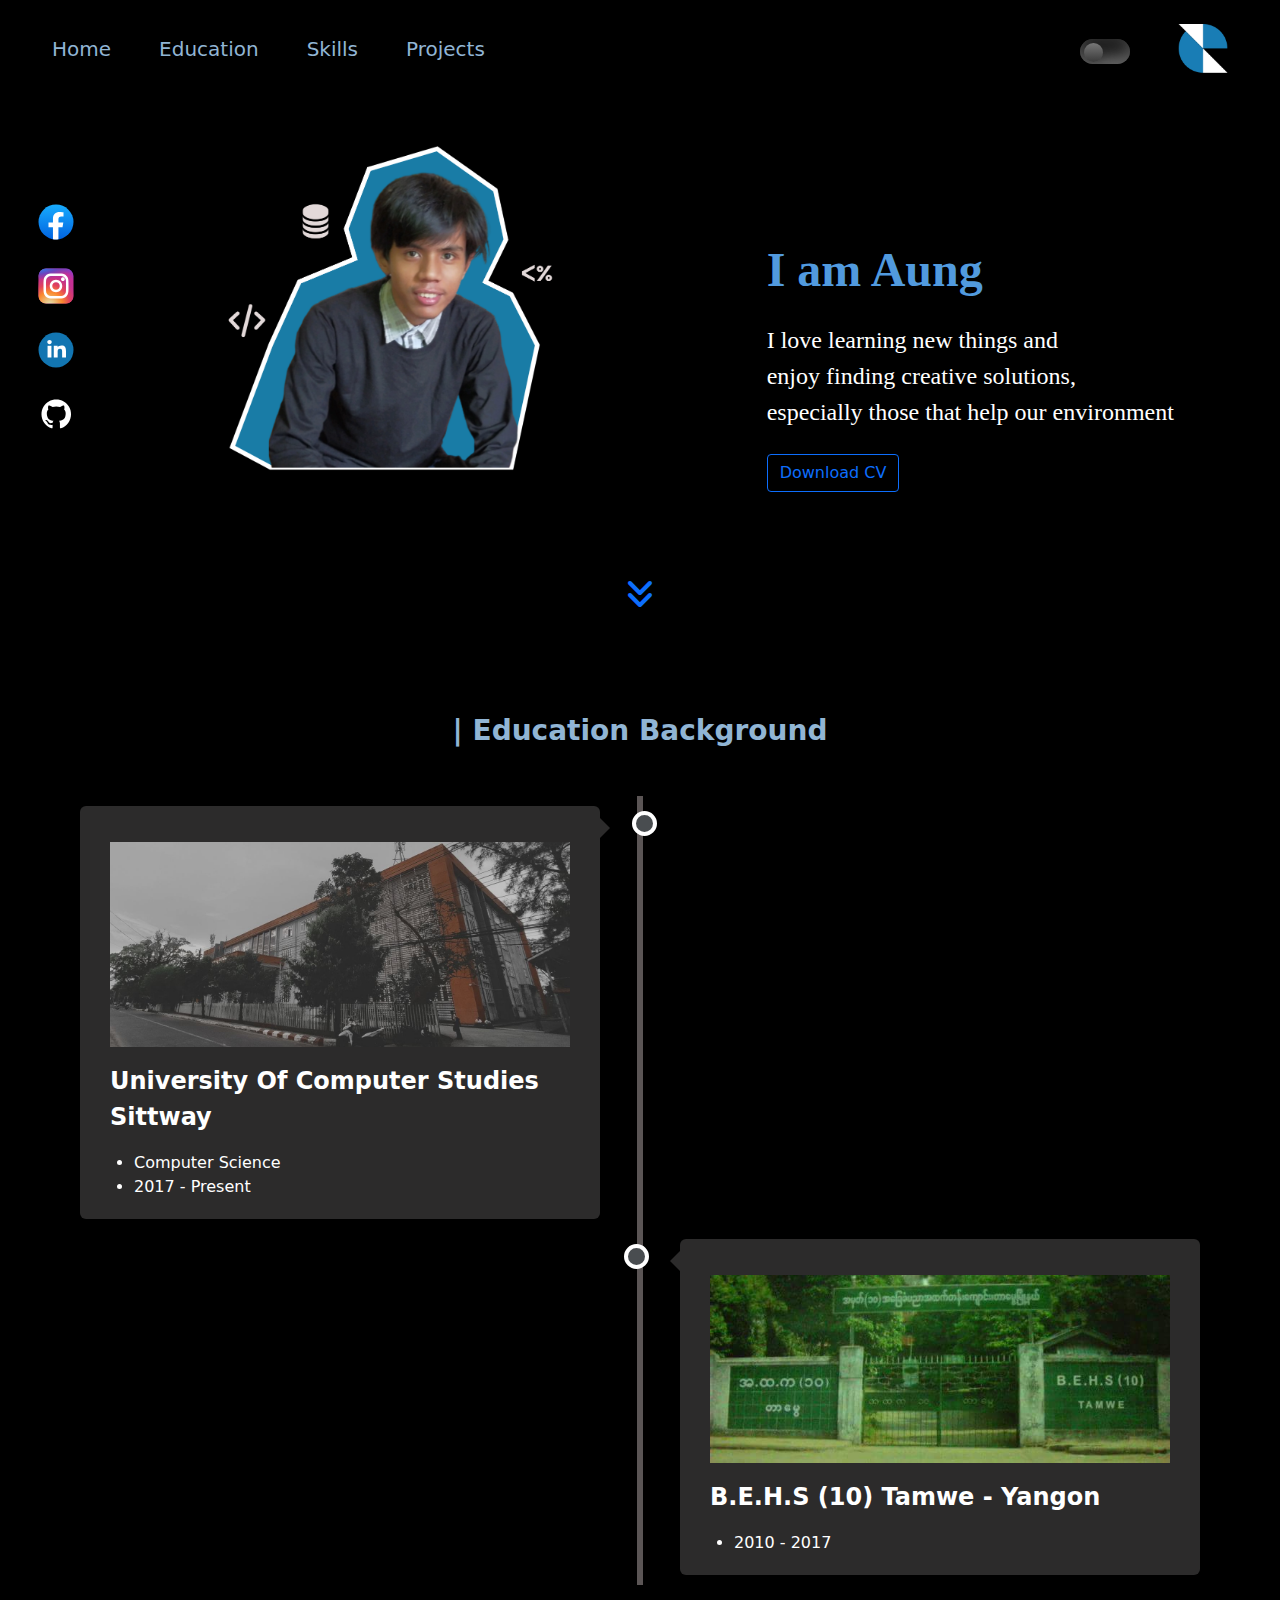
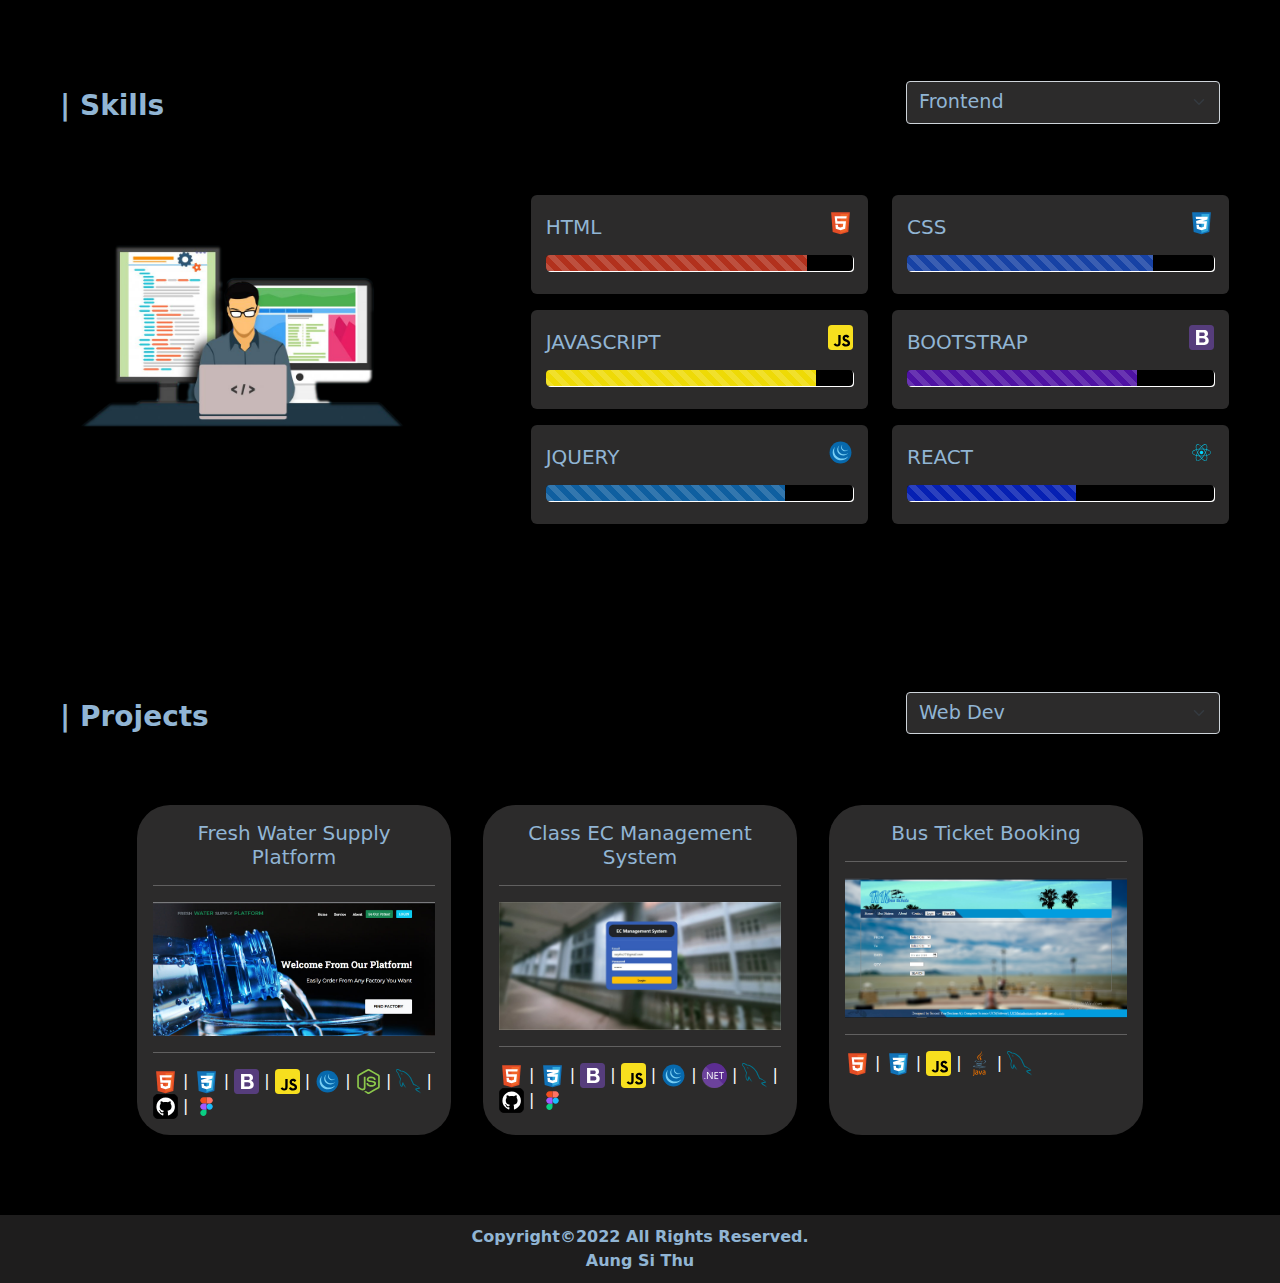
==== commit bac59a08: "some fix" ====
--- a/index.html
+++ b/index.html
@@ -74,7 +74,7 @@
       <a href="#education" onclick="closeNav()" class="">Education</a>
       <a href="#skill" onclick="closeNav()" class="">Skills</a>
       <a href="#project" onclick="closeNav()">Projects</a>
-      ‌<a href="https://oxythu.github.io/OxyThu" onclick="closeNav()" class="">Old Porfolio</a>
+      <!-- ‌<a href="https://oxythu.github.io/OxyThu" onclick="closeNav()" class="">Old Porfolio</a> -->
     </div>
 
     <header class="container-fluid header  ">
--- a/assets/css/theme.css
+++ b/assets/css/theme.css
@@ -1,6 +1,7 @@
 body[data-theme="dark"]{
     --background_color : black;
    --background_secondary_color : rgba(61, 60, 60, 0.722);
+   --side_nav_color : rgb(30, 29, 29);
     --text_primary_color : white;
     --text-secondary_color :rgb(145, 181, 212);
 }
@@ -8,6 +9,7 @@
 body[data-theme="light"]{
     --background_color : white;
     --background_secondary_color : rgba(174, 191, 195, 0.722);
+    --side_nav_color : rgb(174, 191, 195);
     --text_primary_color : black;
     --text-secondary_color :rgb(14, 20, 25);
 }
--- a/assets/css/styles.css
+++ b/assets/css/styles.css
@@ -364,7 +364,7 @@
 
 address{
     margin-bottom: 0 !important;
-    color:white;
+    color: var(--text-secondary_color);
     text-align: center;
     padding: 10px;
 }
@@ -378,7 +378,7 @@
     z-index: 1;
     top: 0;
     left: 0;
-    background-color: #111;
+    background-color: var(--side_nav_color);
     overflow-x: hidden;
     transition: 0.5s;
     padding-top: 60px;
@@ -389,7 +389,7 @@
     padding: 15px 15px 15px 15px;
     text-decoration: none;
     font-size: 25px;
-    color: #818181;
+    color: var(--text-secondary_color);
     display: block;
     transition: 0.3s;
   }
@@ -432,8 +432,8 @@
   }
 
   footer{
-    background-color: rgb(51, 53, 54);
-    color : rgb(111, 109, 109);
+    background-color: var(--side_nav_color);
+    color : var(--text-secondary_color);
   }
 
   /* end to top arrow */
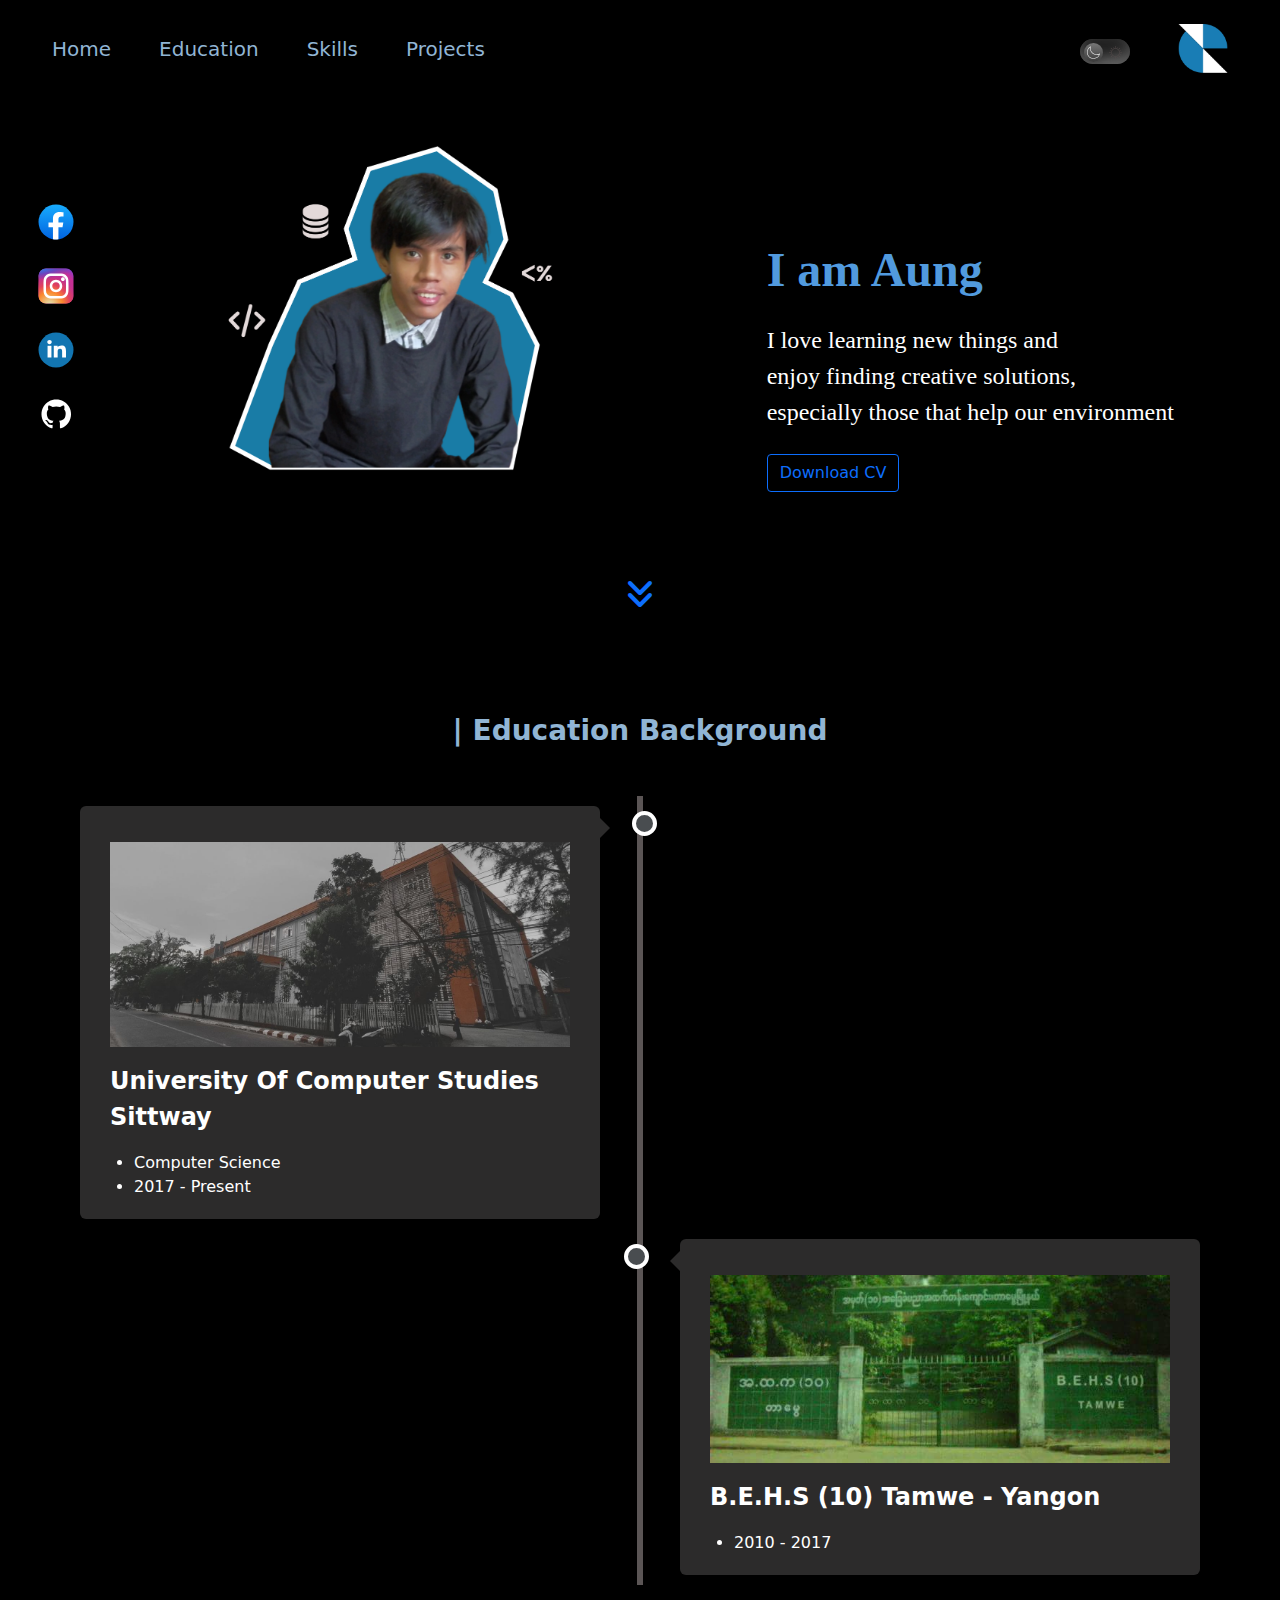
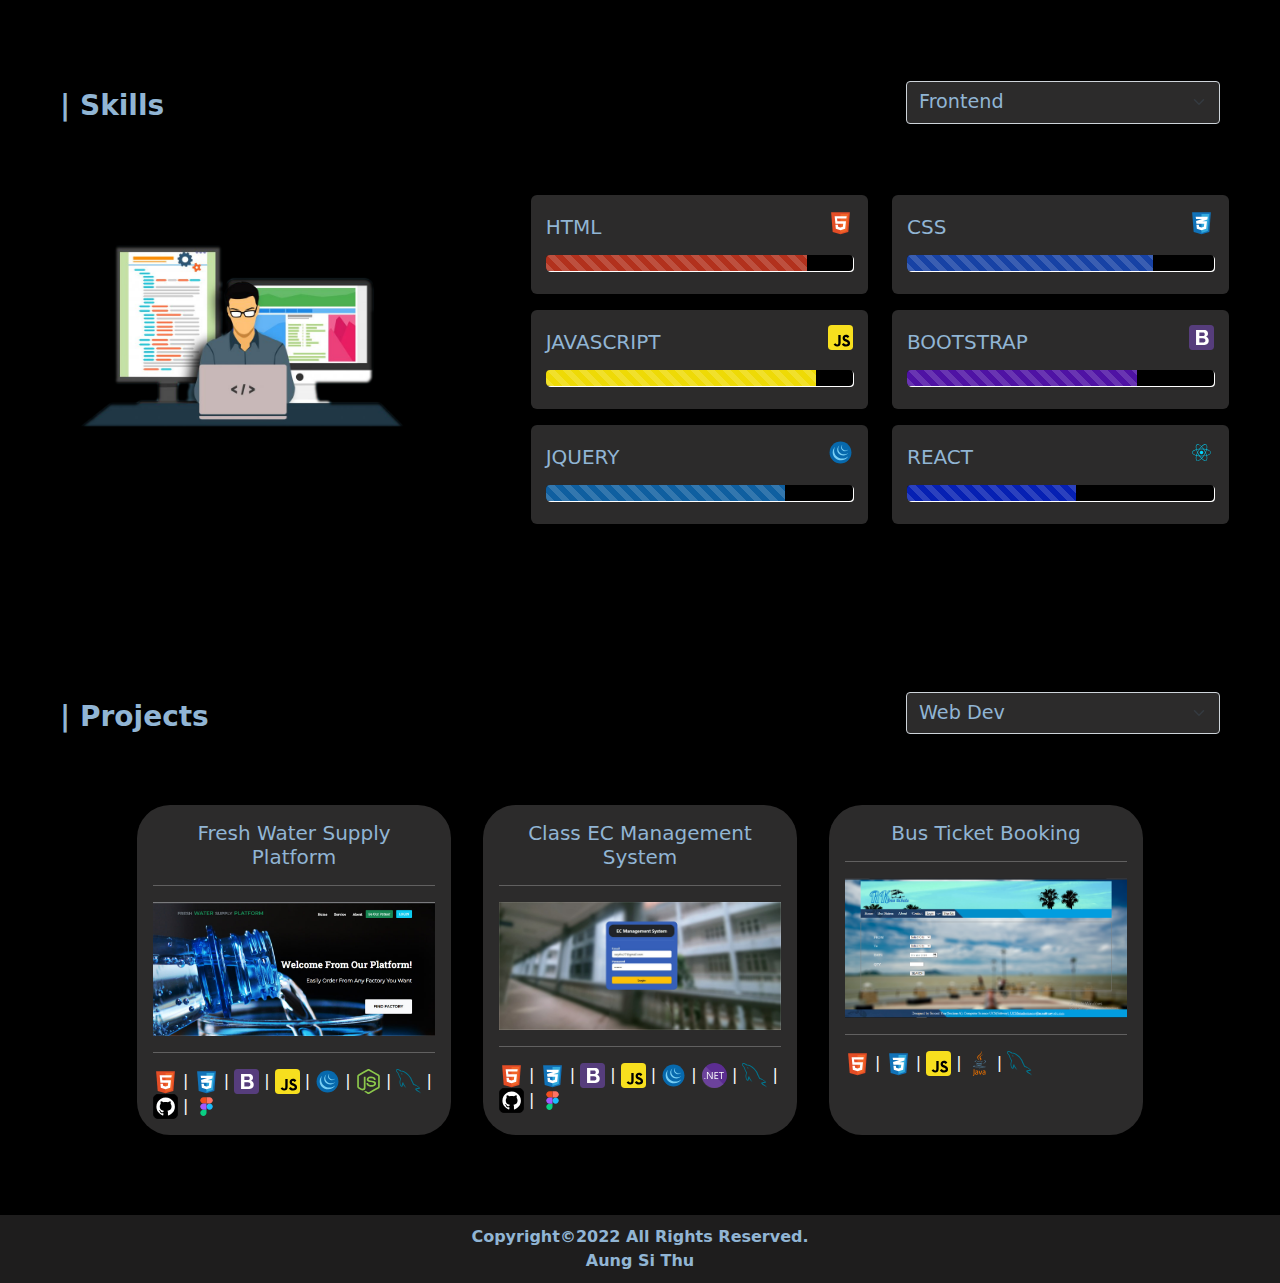
==== commit 20214ddb: "add theme icon" ====
--- a/index.html
+++ b/index.html
@@ -101,8 +101,46 @@
 
         <div class="oxygenLogo justify-content-end px-2 px-md-4 py-1 me-md-3 me-1 py-md-3 d-flex" href="#">
  
-            <input type="checkbox" name="darkmode-toggle" id="darkmode-toggle">
+            <input type="checkbox" name="darkmode-toggle" id="darkmode-toggle" >
             <label for="darkmode-toggle" class="darkmode-toggle-label"> 
+            	<svg version="1.1" class="sun" xmlns="http://www.w3.org/2000/svg" xmlns:xlink="http://www.w3.org/1999/xlink" x="0px" y="0px"
+	 viewBox="0 0 496 496" style="enable-background:new 0 0 496 496;" xml:space="preserve">
+
+			<rect x="152.994" y="58.921" transform="matrix(0.3827 0.9239 -0.9239 0.3827 168.6176 -118.5145)" width="40.001" height="16"/>
+			<rect x="46.9" y="164.979" transform="matrix(0.9239 0.3827 -0.3827 0.9239 71.29 -12.4346)" width="40.001" height="16"/>
+			<rect x="46.947" y="315.048" transform="matrix(0.9239 -0.3827 0.3827 0.9239 -118.531 50.2116)" width="40.001" height="16"/>
+			
+				<rect x="164.966" y="409.112" transform="matrix(-0.9238 -0.3828 0.3828 -0.9238 168.4872 891.7491)" width="16" height="39.999"/>
+			
+				<rect x="303.031" y="421.036" transform="matrix(-0.3827 -0.9239 0.9239 -0.3827 50.2758 891.6655)" width="40.001" height="16"/>
+			
+				<rect x="409.088" y="315.018" transform="matrix(-0.9239 -0.3827 0.3827 -0.9239 701.898 785.6559)" width="40.001" height="16"/>
+			
+				<rect x="409.054" y="165.011" transform="matrix(-0.9239 0.3827 -0.3827 -0.9239 891.6585 168.6574)" width="40.001" height="16"/>
+			<rect x="315.001" y="46.895" transform="matrix(0.9238 0.3828 -0.3828 0.9238 50.212 -118.5529)" width="16" height="39.999"/>
+			<path d="M248,88c-88.224,0-160,71.776-160,160s71.776,160,160,160s160-71.776,160-160S336.224,88,248,88z M248,392
+				c-79.4,0-144-64.6-144-144s64.6-144,144-144s144,64.6,144,144S327.4,392,248,392z"/>
+			<rect x="240" width="16" height="72"/>
+			<rect x="62.097" y="90.096" transform="matrix(0.7071 0.7071 -0.7071 0.7071 98.0963 -40.6334)" width="71.999" height="16"/>
+			<rect y="240" width="72" height="16"/>
+			
+				<rect x="90.091" y="361.915" transform="matrix(-0.7071 -0.7071 0.7071 -0.7071 -113.9157 748.643)" width="16" height="71.999"/>
+			<rect x="240" y="424" width="16" height="72"/>
+			
+				<rect x="361.881" y="389.915" transform="matrix(-0.7071 -0.7071 0.7071 -0.7071 397.8562 960.6281)" width="71.999" height="16"/>
+			<rect x="424" y="240" width="72" height="16"/>
+			<rect x="389.911" y="62.091" transform="matrix(0.7071 0.7071 -0.7071 0.7071 185.9067 -252.6357)" width="16" height="71.999"/>
+</svg>
+     <svg version="1.1" class="moon" xmlns="http://www.w3.org/2000/svg" xmlns:xlink="http://www.w3.org/1999/xlink" x="0px" y="0px"
+        viewBox="0 0 49.739 49.739" style="enable-background:new 0 0 49.739 49.739;" xml:space="preserve">
+     <path d="M25.068,48.889c-9.173,0-18.017-5.06-22.396-13.804C-3.373,23.008,1.164,8.467,13.003,1.979l2.061-1.129l-0.615,2.268
+       c-1.479,5.459-0.899,11.25,1.633,16.306c2.75,5.493,7.476,9.587,13.305,11.526c5.831,1.939,12.065,1.492,17.559-1.258v0
+       c0.25-0.125,0.492-0.258,0.734-0.391l2.061-1.13l-0.585,2.252c-1.863,6.873-6.577,12.639-12.933,15.822
+       C32.639,48.039,28.825,48.888,25.068,48.889z M12.002,4.936c-9.413,6.428-12.756,18.837-7.54,29.253
+       c5.678,11.34,19.522,15.945,30.864,10.268c5.154-2.582,9.136-7.012,11.181-12.357c-5.632,2.427-11.882,2.702-17.752,0.748
+       c-6.337-2.108-11.473-6.557-14.463-12.528C11.899,15.541,11.11,10.16,12.002,4.936z"/></svg>
+		
+               
             </label>
 
           <img src="assets/images/oxygen.png" class="ms-5" alt="Oxygen logo" height="50px" width="auto">
--- a/assets/css/theme.css
+++ b/assets/css/theme.css
@@ -63,4 +63,34 @@
 
 .darkmode-toggle-label:active:after{
     width: 50x;
-}+}
+
+.darkmode-toggle-label svg{
+    position: absolute;
+    width: 13px;
+    top: 7px;
+    z-index: 100;
+}
+
+.darkmode-toggle-label svg.moon {
+    left : 7px;
+    fill: #fff;
+   
+    transition: 0.3s;
+}
+
+.darkmode-toggle-label svg.sun {
+    left : 29px;
+    fill: #584d4d;
+    transition: 0.3s;
+}
+
+#darkmode-toggle:checked + .darkmode-toggle-label svg.sun{
+   
+    fill: #fff;  
+}
+
+
+#darkmode-toggle:checked + .darkmode-toggle-label svg.moon{
+    fill: #7e7e7e;
+}
